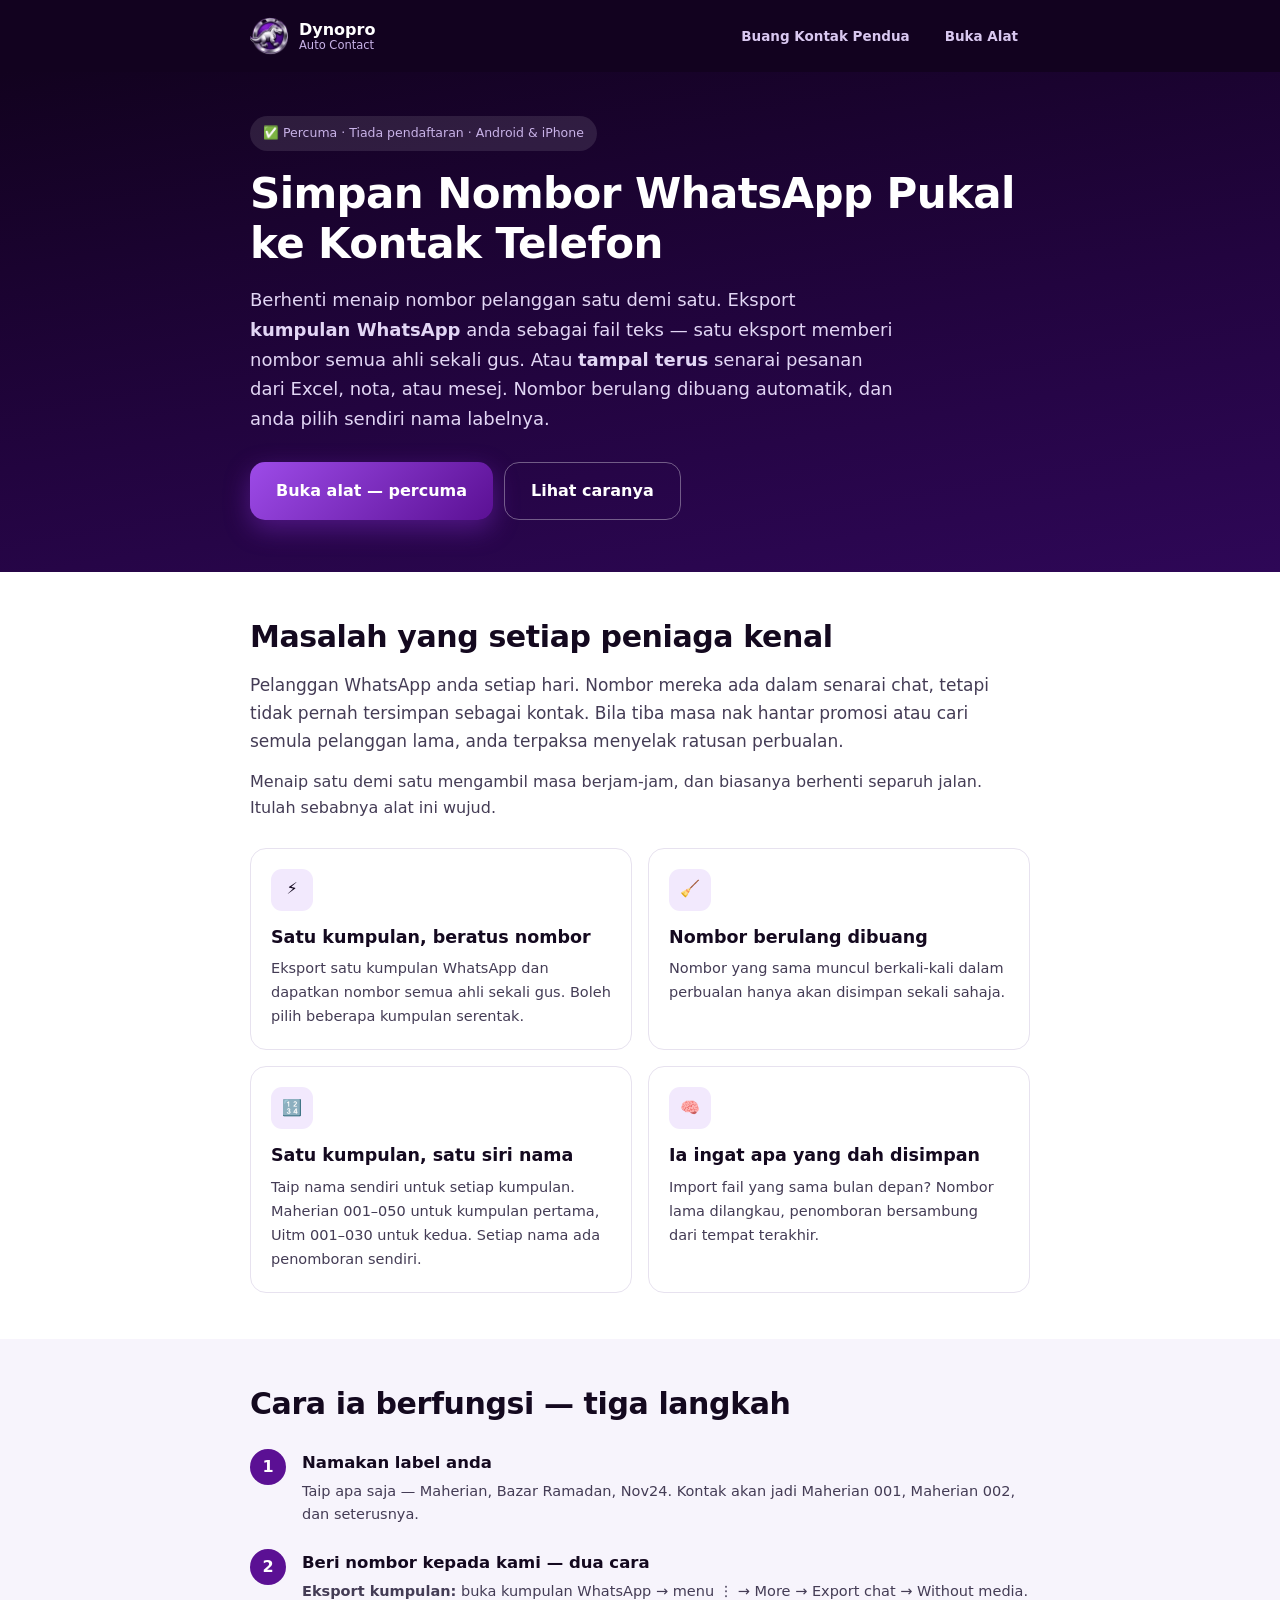
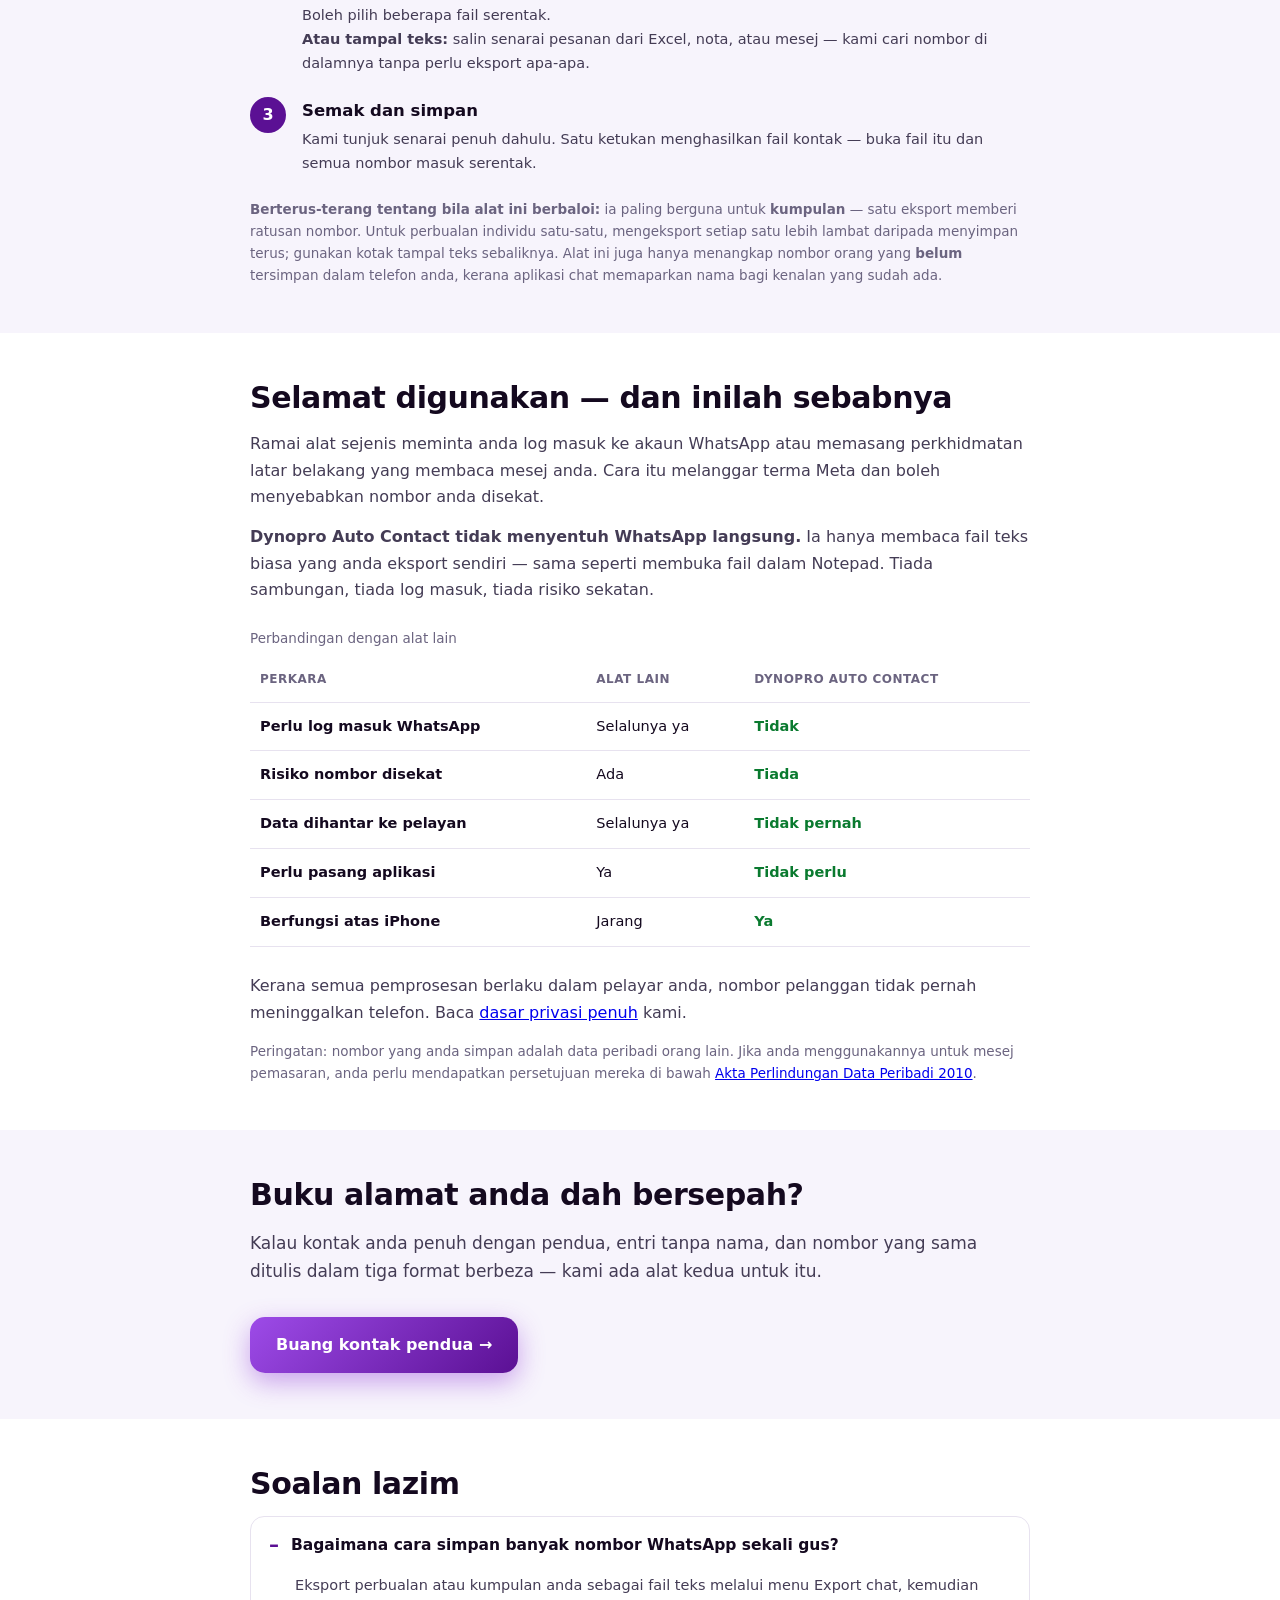
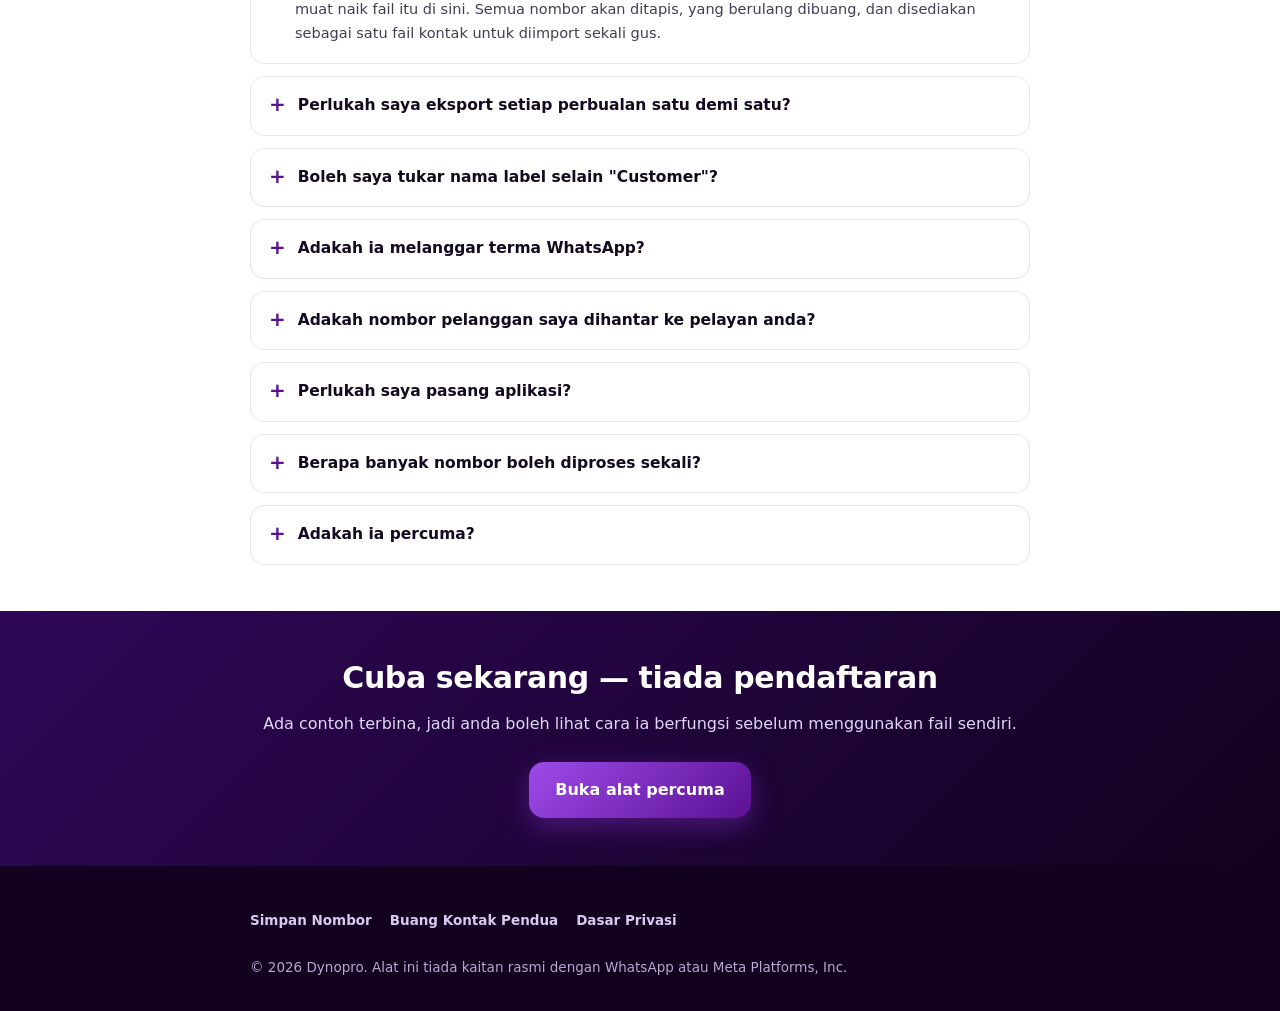
==== docs/index.html @ b4ba8635 "Nama label boleh ubah, penomboran berasingan setiap kumpulan, tampal teks Co-Authored-By: Claude Opu" ====
<!DOCTYPE html>
<html lang="ms">
<head>
<meta charset="UTF-8">
<meta name="viewport" content="width=device-width, initial-scale=1.0">

<title>Simpan Nombor WhatsApp Pukal ke Kontak — Percuma | Dynopro</title>
<meta name="description" content="Simpan beratus nombor WhatsApp ke kontak telefon dalam satu ketukan. Muat naik fail eksport chat, kami tapis dan susun automatik. Percuma, tiada pemasangan.">
<link rel="canonical" href="https://autocontact.dynopro.my/">

<meta name="theme-color" content="#2A0550">
<meta name="robots" content="index, follow, max-image-preview:large">
<link rel="alternate" hreflang="ms-MY" href="https://autocontact.dynopro.my/">
<link rel="alternate" hreflang="x-default" href="https://autocontact.dynopro.my/">

<meta property="og:type" content="website">
<meta property="og:site_name" content="Dynopro Auto Contact">
<meta property="og:locale" content="ms_MY">
<meta property="og:url" content="https://autocontact.dynopro.my/">
<meta property="og:title" content="Simpan Nombor WhatsApp Pukal ke Kontak Telefon — Percuma">
<meta property="og:description" content="Muat naik fail eksport chat, dapat semua nombor tersusun sebagai kontak. Tiada pemasangan, tiada data keluar dari telefon anda.">
<meta property="og:image" content="https://autocontact.dynopro.my/icons/og-simpan.png">
<meta property="og:image:width" content="1200">
<meta property="og:image:height" content="630">
<meta property="og:image:alt" content="Dynopro Auto Contact — simpan nombor WhatsApp pukal ke kontak telefon">
<meta name="twitter:card" content="summary_large_image">
<meta name="twitter:title" content="Simpan Nombor WhatsApp Pukal ke Kontak Telefon">
<meta name="twitter:description" content="Beratus nombor dalam satu ketukan. Percuma, jalan atas Android dan iPhone.">
<meta name="twitter:image" content="https://autocontact.dynopro.my/icons/og-simpan.png">

<link rel="icon" href="icons/favicon-32.png" sizes="32x32">
<link rel="apple-touch-icon" href="icons/apple-touch-icon.png">
<link rel="manifest" href="manifest.webmanifest">
<link rel="preload" as="image" href="icons/logo-mark.png" fetchpriority="high">
<link rel="stylesheet" href="seo.css">

<script type="application/ld+json">
{
  "@context": "https://schema.org",
  "@graph": [
    {
      "@type": "Organization",
      "@id": "https://autocontact.dynopro.my/#org",
      "name": "Dynopro",
      "url": "https://autocontact.dynopro.my/",
      "logo": "https://autocontact.dynopro.my/icons/icon-512.png"
    },
    {
      "@type": "WebSite",
      "@id": "https://autocontact.dynopro.my/#site",
      "url": "https://autocontact.dynopro.my/",
      "name": "Dynopro Auto Contact",
      "inLanguage": "ms-MY",
      "publisher": { "@id": "https://autocontact.dynopro.my/#org" }
    },
    {
      "@type": "SoftwareApplication",
      "name": "Dynopro Auto Contact",
      "url": "https://autocontact.dynopro.my/simpan.html",
      "applicationCategory": "BusinessApplication",
      "operatingSystem": "Android, iOS, Windows, macOS — sebarang pelayar web",
      "inLanguage": "ms-MY",
      "description": "Alat web yang menukar fail eksport perbualan menjadi kontak telefon secara pukal, dan mengesan kontak pendua.",
      "offers": {
        "@type": "Offer",
        "price": "0",
        "priceCurrency": "MYR",
        "availability": "https://schema.org/InStock"
      },
      "featureList": [
        "Simpan nombor pukal dari fail eksport chat",
        "Buang nombor berulang secara automatik",
        "Nama label boleh diubah, satu siri bagi setiap kumpulan",
        "Tampal teks terus tanpa perlu eksport",
        "Kesan kontak pendua dalam buku alamat",
        "Berfungsi tanpa internet"
      ],
      "publisher": { "@id": "https://autocontact.dynopro.my/#org" }
    },
    {
      "@type": "FAQPage",
      "mainEntity": [
        {
          "@type": "Question",
          "name": "Bagaimana cara simpan banyak nombor WhatsApp sekali gus?",
          "acceptedAnswer": { "@type": "Answer", "text": "Eksport kumpulan WhatsApp anda sebagai fail teks melalui menu Export chat, kemudian muat naik fail itu di sini. Semua nombor akan ditapis, yang berulang dibuang, dan disediakan sebagai satu fail kontak untuk diimport sekali gus." }
        },
        {
          "@type": "Question",
          "name": "Perlukah saya eksport setiap perbualan satu demi satu?",
          "acceptedAnswer": { "@type": "Answer", "text": "Tidak. Alat ini paling berbaloi untuk kumpulan — satu eksport kumpulan memberi nombor semua ahli sekali gus, dan anda boleh pilih beberapa fail kumpulan serentak. Untuk nombor berselerak daripada perbualan individu, gunakan kotak tampal teks: salin senarai pesanan atau mesej terus ke dalamnya tanpa perlu mengeksport apa-apa." }
        },
        {
          "@type": "Question",
          "name": "Boleh saya tukar nama label selain \"Customer\"?",
          "acceptedAnswer": { "@type": "Answer", "text": "Boleh. Taip apa saja dalam ruangan Nama kontak — nama kedai, nama kempen, atau tarikh. Setiap nama mempunyai penomboran sendiri, jadi kumpulan pertama boleh jadi Maherian 001 hingga 050, dan kumpulan kedua bermula semula dari Uitm 001. Bila anda kembali kepada nama lama, penomboran menyambung dari tempat terakhir." }
        },
        {
          "@type": "Question",
          "name": "Adakah ia melanggar terma WhatsApp?",
          "acceptedAnswer": { "@type": "Answer", "text": "Tidak. Alat ini tidak menyambung ke WhatsApp. Ia hanya membaca fail teks biasa yang anda eksport sendiri menggunakan ciri rasmi WhatsApp, jadi tiada risiko akaun disekat." }
        },
        {
          "@type": "Question",
          "name": "Adakah nombor pelanggan saya dihantar ke pelayan anda?",
          "acceptedAnswer": { "@type": "Answer", "text": "Tidak pernah. Semua pemprosesan berlaku dalam pelayar telefon anda. Kami tiada pelayan yang menerima fail anda, dan tiada nombor disimpan oleh kami." }
        },
        {
          "@type": "Question",
          "name": "Perlukah saya pasang aplikasi?",
          "acceptedAnswer": { "@type": "Answer", "text": "Tidak perlu. Ia berjalan terus dalam pelayar pada Android dan iPhone. Anda boleh memasangnya ke skrin utama jika mahu — selepas itu ia berfungsi seperti aplikasi biasa, malah tanpa internet." }
        },
        {
          "@type": "Question",
          "name": "Berapa banyak nombor boleh diproses sekali?",
          "acceptedAnswer": { "@type": "Answer", "text": "Tiada had yang ditetapkan. Fail eksport kumpulan besar dengan ratusan ahli diproses dalam beberapa saat." }
        },
        {
          "@type": "Question",
          "name": "Adakah ia percuma?",
          "acceptedAnswer": { "@type": "Answer", "text": "Ya, percuma dan tidak memerlukan pendaftaran akaun." }
        }
      ]
    }
  ]
}
</script>
</head>
<body>

<nav class="nav">
  <div class="wrap">
    <img src="icons/logo-mark.png" alt="Logo Dynopro" width="38" height="38">
    <div class="nm">Dynopro<span>Auto Contact</span></div>
    <div class="sp"></div>
    <a class="lnk" href="buang-kontak-pendua.html">Buang Kontak Pendua</a>
    <a class="lnk" href="simpan.html">Buka Alat</a>
  </div>
</nav>

<header class="hero">
  <div class="wrap">
    <span class="pill">✅ Percuma · Tiada pendaftaran · Android &amp; iPhone</span>
    <h1>Simpan Nombor WhatsApp Pukal ke Kontak Telefon</h1>
    <p class="lead">
      Berhenti menaip nombor pelanggan satu demi satu. Eksport <strong>kumpulan
      WhatsApp</strong> anda sebagai fail teks — satu eksport memberi nombor semua
      ahli sekali gus. Atau <strong>tampal terus</strong> senarai pesanan dari Excel,
      nota, atau mesej. Nombor berulang dibuang automatik, dan anda pilih sendiri
      nama labelnya.
    </p>
    <div class="cta">
      <a class="btn" href="simpan.html">Buka alat — percuma</a>
      <a class="btn ghost" href="#cara">Lihat caranya</a>
    </div>
  </div>
</header>

<section>
  <div class="wrap">
    <h2>Masalah yang setiap peniaga kenal</h2>
    <p class="big">
      Pelanggan WhatsApp anda setiap hari. Nombor mereka ada dalam senarai chat,
      tetapi tidak pernah tersimpan sebagai kontak. Bila tiba masa nak hantar promosi
      atau cari semula pelanggan lama, anda terpaksa menyelak ratusan perbualan.
    </p>
    <p>
      Menaip satu demi satu mengambil masa berjam-jam, dan biasanya berhenti separuh
      jalan. Itulah sebabnya alat ini wujud.
    </p>

    <div class="grid two">
      <div class="box">
        <div class="ic">⚡</div>
        <h3>Satu kumpulan, beratus nombor</h3>
        <p>Eksport satu kumpulan WhatsApp dan dapatkan nombor semua ahli sekali gus.
           Boleh pilih beberapa kumpulan serentak.</p>
      </div>
      <div class="box">
        <div class="ic">🧹</div>
        <h3>Nombor berulang dibuang</h3>
        <p>Nombor yang sama muncul berkali-kali dalam perbualan hanya akan disimpan
           sekali sahaja.</p>
      </div>
      <div class="box">
        <div class="ic">🔢</div>
        <h3>Satu kumpulan, satu siri nama</h3>
        <p>Taip nama sendiri untuk setiap kumpulan. Maherian 001–050 untuk kumpulan
           pertama, Uitm 001–030 untuk kedua. Setiap nama ada penomboran sendiri.</p>
      </div>
      <div class="box">
        <div class="ic">🧠</div>
        <h3>Ia ingat apa yang dah disimpan</h3>
        <p>Import fail yang sama bulan depan? Nombor lama dilangkau, penomboran
           bersambung dari tempat terakhir.</p>
      </div>
    </div>
  </div>
</section>

<section class="soft" id="cara">
  <div class="wrap">
    <h2>Cara ia berfungsi — tiga langkah</h2>
    <ol class="steps">
      <li>
        <b>Namakan label anda</b>
        <p>Taip apa saja — Maherian, Bazar Ramadan, Nov24. Kontak akan jadi
           Maherian 001, Maherian 002, dan seterusnya.</p>
      </li>
      <li>
        <b>Beri nombor kepada kami — dua cara</b>
        <p><strong>Eksport kumpulan:</strong> buka kumpulan WhatsApp → menu ⋮ → More →
           Export chat → Without media. Boleh pilih beberapa fail serentak.<br>
           <strong>Atau tampal teks:</strong> salin senarai pesanan dari Excel, nota,
           atau mesej — kami cari nombor di dalamnya tanpa perlu eksport apa-apa.</p>
      </li>
      <li>
        <b>Semak dan simpan</b>
        <p>Kami tunjuk senarai penuh dahulu. Satu ketukan menghasilkan fail kontak —
           buka fail itu dan semua nombor masuk serentak.</p>
      </li>
    </ol>
    <p class="muted">
      <strong>Berterus-terang tentang bila alat ini berbaloi:</strong> ia paling
      berguna untuk <strong>kumpulan</strong> — satu eksport memberi ratusan nombor.
      Untuk perbualan individu satu-satu, mengeksport setiap satu lebih lambat daripada
      menyimpan terus; gunakan kotak tampal teks sebaliknya. Alat ini juga hanya
      menangkap nombor orang yang <strong>belum</strong> tersimpan dalam telefon anda,
      kerana aplikasi chat memaparkan nama bagi kenalan yang sudah ada.
    </p>
  </div>
</section>

<section>
  <div class="wrap">
    <h2>Selamat digunakan — dan inilah sebabnya</h2>
    <p>
      Ramai alat sejenis meminta anda log masuk ke akaun WhatsApp atau memasang
      perkhidmatan latar belakang yang membaca mesej anda. Cara itu melanggar terma
      Meta dan boleh menyebabkan nombor anda disekat.
    </p>
    <p>
      <strong>Dynopro Auto Contact tidak menyentuh WhatsApp langsung.</strong> Ia hanya
      membaca fail teks biasa yang anda eksport sendiri — sama seperti membuka fail
      dalam Notepad. Tiada sambungan, tiada log masuk, tiada risiko sekatan.
    </p>

    <table>
      <caption class="muted" style="text-align:left;padding-bottom:8px">
        Perbandingan dengan alat lain
      </caption>
      <thead>
        <tr><th>Perkara</th><th>Alat lain</th><th>Dynopro Auto Contact</th></tr>
      </thead>
      <tbody>
        <tr><td>Perlu log masuk WhatsApp</td><td>Selalunya ya</td><td><span class="chk">Tidak</span></td></tr>
        <tr><td>Risiko nombor disekat</td><td>Ada</td><td><span class="chk">Tiada</span></td></tr>
        <tr><td>Data dihantar ke pelayan</td><td>Selalunya ya</td><td><span class="chk">Tidak pernah</span></td></tr>
        <tr><td>Perlu pasang aplikasi</td><td>Ya</td><td><span class="chk">Tidak perlu</span></td></tr>
        <tr><td>Berfungsi atas iPhone</td><td>Jarang</td><td><span class="chk">Ya</span></td></tr>
      </tbody>
    </table>

    <p style="margin-top:26px">
      Kerana semua pemprosesan berlaku dalam pelayar anda, nombor pelanggan tidak
      pernah meninggalkan telefon. Baca
      <a href="privacy-policy.html">dasar privasi penuh</a> kami.
    </p>
    <p class="muted">
      Peringatan: nombor yang anda simpan adalah data peribadi orang lain. Jika anda
      menggunakannya untuk mesej pemasaran, anda perlu mendapatkan persetujuan mereka
      di bawah <a href="https://www.pdp.gov.my" rel="noopener" target="_blank">Akta
      Perlindungan Data Peribadi 2010</a>.
    </p>
  </div>
</section>

<section class="soft">
  <div class="wrap">
    <h2>Buku alamat anda dah bersepah?</h2>
    <p class="big">
      Kalau kontak anda penuh dengan pendua, entri tanpa nama, dan nombor yang sama
      ditulis dalam tiga format berbeza — kami ada alat kedua untuk itu.
    </p>
    <p>
      <a class="btn" href="buang-kontak-pendua.html" style="margin-top:18px">
        Buang kontak pendua →
      </a>
    </p>
  </div>
</section>

<section>
  <div class="wrap">
    <h2>Soalan lazim</h2>

    <details class="faq" open>
      <summary>Bagaimana cara simpan banyak nombor WhatsApp sekali gus?</summary>
      <div class="a">Eksport perbualan atau kumpulan anda sebagai fail teks melalui
        menu Export chat, kemudian muat naik fail itu di sini. Semua nombor akan
        ditapis, yang berulang dibuang, dan disediakan sebagai satu fail kontak untuk
        diimport sekali gus.</div>
    </details>

    <details class="faq">
      <summary>Perlukah saya eksport setiap perbualan satu demi satu?</summary>
      <div class="a">Tidak. Alat ini paling berbaloi untuk kumpulan — satu eksport
        kumpulan memberi nombor semua ahli sekali gus, dan anda boleh pilih beberapa
        fail kumpulan serentak. Untuk nombor berselerak daripada perbualan individu,
        gunakan kotak tampal teks: salin senarai pesanan atau mesej terus ke dalamnya
        tanpa perlu mengeksport apa-apa.</div>
    </details>

    <details class="faq">
      <summary>Boleh saya tukar nama label selain "Customer"?</summary>
      <div class="a">Boleh. Taip apa saja dalam ruangan Nama kontak — nama kedai,
        nama kempen, atau tarikh. Setiap nama mempunyai penomboran sendiri, jadi
        kumpulan pertama boleh jadi Maherian 001 hingga 050, dan kumpulan kedua bermula
        semula dari Uitm 001. Bila anda kembali kepada nama lama, penomboran menyambung
        dari tempat terakhir.</div>
    </details>

    <details class="faq">
      <summary>Adakah ia melanggar terma WhatsApp?</summary>
      <div class="a">Tidak. Alat ini tidak menyambung ke WhatsApp. Ia hanya membaca
        fail teks biasa yang anda eksport sendiri menggunakan ciri rasmi WhatsApp,
        jadi tiada risiko akaun disekat.</div>
    </details>

    <details class="faq">
      <summary>Adakah nombor pelanggan saya dihantar ke pelayan anda?</summary>
      <div class="a">Tidak pernah. Semua pemprosesan berlaku dalam pelayar telefon
        anda. Kami tiada pelayan yang menerima fail anda, dan tiada nombor disimpan
        oleh kami.</div>
    </details>

    <details class="faq">
      <summary>Perlukah saya pasang aplikasi?</summary>
      <div class="a">Tidak perlu. Ia berjalan terus dalam pelayar pada Android dan
        iPhone. Anda boleh memasangnya ke skrin utama jika mahu — selepas itu ia
        berfungsi seperti aplikasi biasa, malah tanpa internet.</div>
    </details>

    <details class="faq">
      <summary>Berapa banyak nombor boleh diproses sekali?</summary>
      <div class="a">Tiada had yang ditetapkan. Fail eksport kumpulan besar dengan
        ratusan ahli diproses dalam beberapa saat.</div>
    </details>

    <details class="faq">
      <summary>Adakah ia percuma?</summary>
      <div class="a">Ya, percuma dan tidak memerlukan pendaftaran akaun.</div>
    </details>
  </div>
</section>

<section class="strip">
  <div class="wrap">
    <h2>Cuba sekarang — tiada pendaftaran</h2>
    <p>Ada contoh terbina, jadi anda boleh lihat cara ia berfungsi sebelum
       menggunakan fail sendiri.</p>
    <p style="margin-top:24px"><a class="btn" href="simpan.html">Buka alat percuma</a></p>
  </div>
</section>

<footer>
  <div class="wrap">
    <div class="row">
      <a href="simpan.html">Simpan Nombor</a>
      <a href="buang-kontak-pendua.html">Buang Kontak Pendua</a>
      <a href="privacy-policy.html">Dasar Privasi</a>
    </div>
    <div>© 2026 Dynopro. Alat ini tiada kaitan rasmi dengan WhatsApp atau Meta
      Platforms, Inc.</div>
  </div>
</footer>

</body>
</html>
---- docs/seo.css ----
/* Dynopro Auto Contact — gaya halaman jualan
   Dikongsi oleh kedua-dua halaman SEO. Ringan, tiada framework. */
:root{
  --brand:#8B2FD6; --brand-dk:#5B1094; --deep:#2A0550;
  --ink:#14091f; --ink-2:#443c55; --muted:#6b6480;
  --line:#e7e2ef; --page:#ffffff; --soft:#f7f4fc;
}
*{box-sizing:border-box;margin:0;padding:0}
html{scroll-behavior:smooth}
body{
  font-family:system-ui,-apple-system,"Segoe UI",Roboto,sans-serif;
  color:var(--ink);background:var(--page);line-height:1.65;
  -webkit-text-size-adjust:100%;
}
.wrap{max-width:820px;margin:0 auto;padding:0 20px}

/* Bar navigasi */
.nav{background:#12021f;padding:14px 0}
.nav .wrap{display:flex;align-items:center;gap:11px;flex-wrap:wrap}
.nav img{width:38px;height:38px}
.nav .nm{color:#fff;font-weight:800;font-size:16px;line-height:1.2}
.nav .nm span{display:block;color:#c9b3e8;font-weight:500;font-size:11.5px}
.nav .sp{flex:1}
.nav a.lnk{color:#d9c8f0;text-decoration:none;font-size:13.5px;font-weight:600;
           padding:9px 12px;border-radius:9px;min-height:44px;display:inline-flex;align-items:center}
.nav a.lnk:hover{background:rgba(255,255,255,.09)}

/* Hero */
.hero{background:linear-gradient(170deg,#12021f 0%,#22043f 55%,#2E0757 100%);
      color:#fff;padding:44px 0 52px}
.hero h1{font-size:clamp(28px,6.4vw,42px);line-height:1.2;font-weight:800;letter-spacing:-.6px}
.hero .lead{color:#e2d6f5;font-size:clamp(15.5px,3.6vw,18px);margin-top:16px;max-width:36em}
.hero .cta{margin-top:28px;display:flex;gap:11px;flex-wrap:wrap}
.pill{display:inline-flex;align-items:center;gap:8px;font-size:12.5px;color:#c9b3e8;
      background:rgba(255,255,255,.10);padding:7px 13px;border-radius:20px;margin-bottom:18px}

.btn{display:inline-flex;align-items:center;justify-content:center;gap:9px;
  min-height:52px;padding:15px 26px;border-radius:15px;font-size:16px;font-weight:700;
  text-decoration:none;border:none;cursor:pointer;
  background:linear-gradient(135deg,#9D4BE8,#5B1094);color:#fff;
  box-shadow:0 9px 26px rgba(139,47,214,.42)}
.btn:hover{filter:brightness(1.07)}
.btn.ghost{background:transparent;color:#fff;border:1.5px solid rgba(255,255,255,.35);box-shadow:none}

/* Seksyen */
section{padding:46px 0}
section.soft{background:var(--soft)}
h2{font-size:clamp(22px,4.6vw,30px);font-weight:800;letter-spacing:-.4px;line-height:1.28}
h3{font-size:17.5px;font-weight:700;margin-bottom:6px}
p{margin-top:14px;color:var(--ink-2)}
p.big{font-size:17px}

.grid{display:grid;gap:16px;margin-top:26px}
@media(min-width:620px){.grid.two{grid-template-columns:1fr 1fr}}
.box{background:#fff;border:1px solid var(--line);border-radius:16px;padding:20px}
.box p{margin-top:5px;font-size:14.5px}
.ic{width:42px;height:42px;border-radius:11px;display:grid;place-items:center;
    background:#f2e9fd;margin-bottom:12px}

/* Langkah */
ol.steps{margin-top:26px;counter-reset:s;list-style:none}
ol.steps li{counter-increment:s;position:relative;padding-left:52px;margin-bottom:22px}
ol.steps li::before{content:counter(s);position:absolute;left:0;top:0;
  width:36px;height:36px;border-radius:50%;background:var(--brand-dk);color:#fff;
  display:grid;place-items:center;font-weight:800;font-size:16px}
ol.steps b{font-size:16.5px}
ol.steps p{margin-top:3px;font-size:14.5px}

/* Perbandingan */
table{width:100%;border-collapse:collapse;margin-top:24px;font-size:14.5px}
th,td{padding:12px 10px;text-align:left;border-bottom:1px solid var(--line);vertical-align:top}
th{font-size:12px;text-transform:uppercase;letter-spacing:.5px;color:var(--muted);font-weight:700}
td:first-child{font-weight:600;color:var(--ink)}

/* FAQ */
details.faq{border:1px solid var(--line);border-radius:14px;margin-top:12px;background:#fff}
details.faq summary{padding:16px 18px;cursor:pointer;font-weight:700;font-size:15.5px;
  list-style:none;display:flex;gap:12px;align-items:flex-start;min-height:44px}
details.faq summary::-webkit-details-marker{display:none}
details.faq summary::before{content:"+";color:var(--brand-dk);font-size:20px;line-height:1.1;flex:none}
details.faq[open] summary::before{content:"–"}
details.faq .a{padding:0 18px 17px 44px;color:var(--ink-2);font-size:14.5px}

/* Jalur CTA */
.strip{background:linear-gradient(135deg,#2E0757,#12021f);color:#fff;text-align:center;padding:48px 0}
.strip h2{color:#fff}
.strip p{color:#e2d6f5}

footer{background:#12021f;color:#b9a6d4;padding:32px 0;font-size:13.5px}
footer a{color:#d9c8f0}
footer .row{display:flex;gap:18px;flex-wrap:wrap;margin-bottom:14px}
footer .row a{text-decoration:none;font-weight:600;padding:11px 0;
              display:inline-flex;align-items:center;min-height:44px}

.muted{color:var(--muted);font-size:13.5px}
.chk{color:#0a7a2f;font-weight:700}
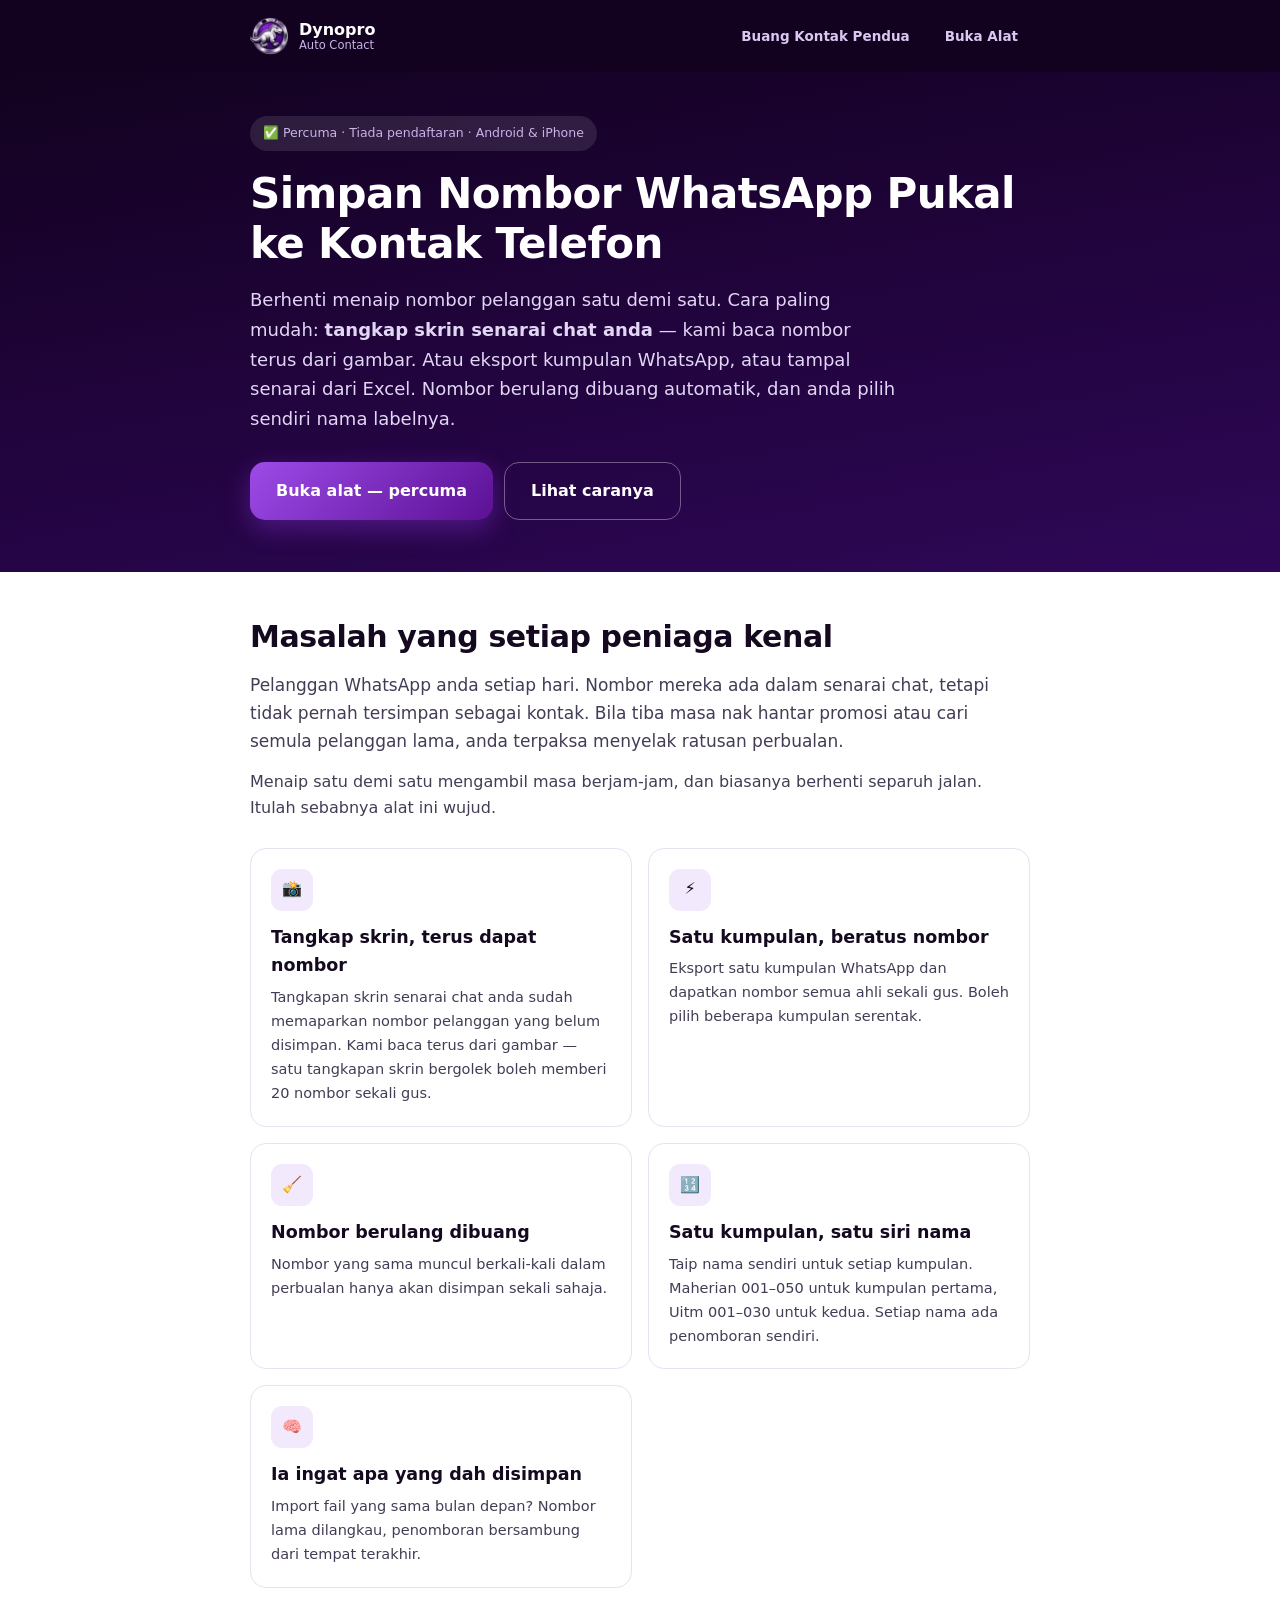
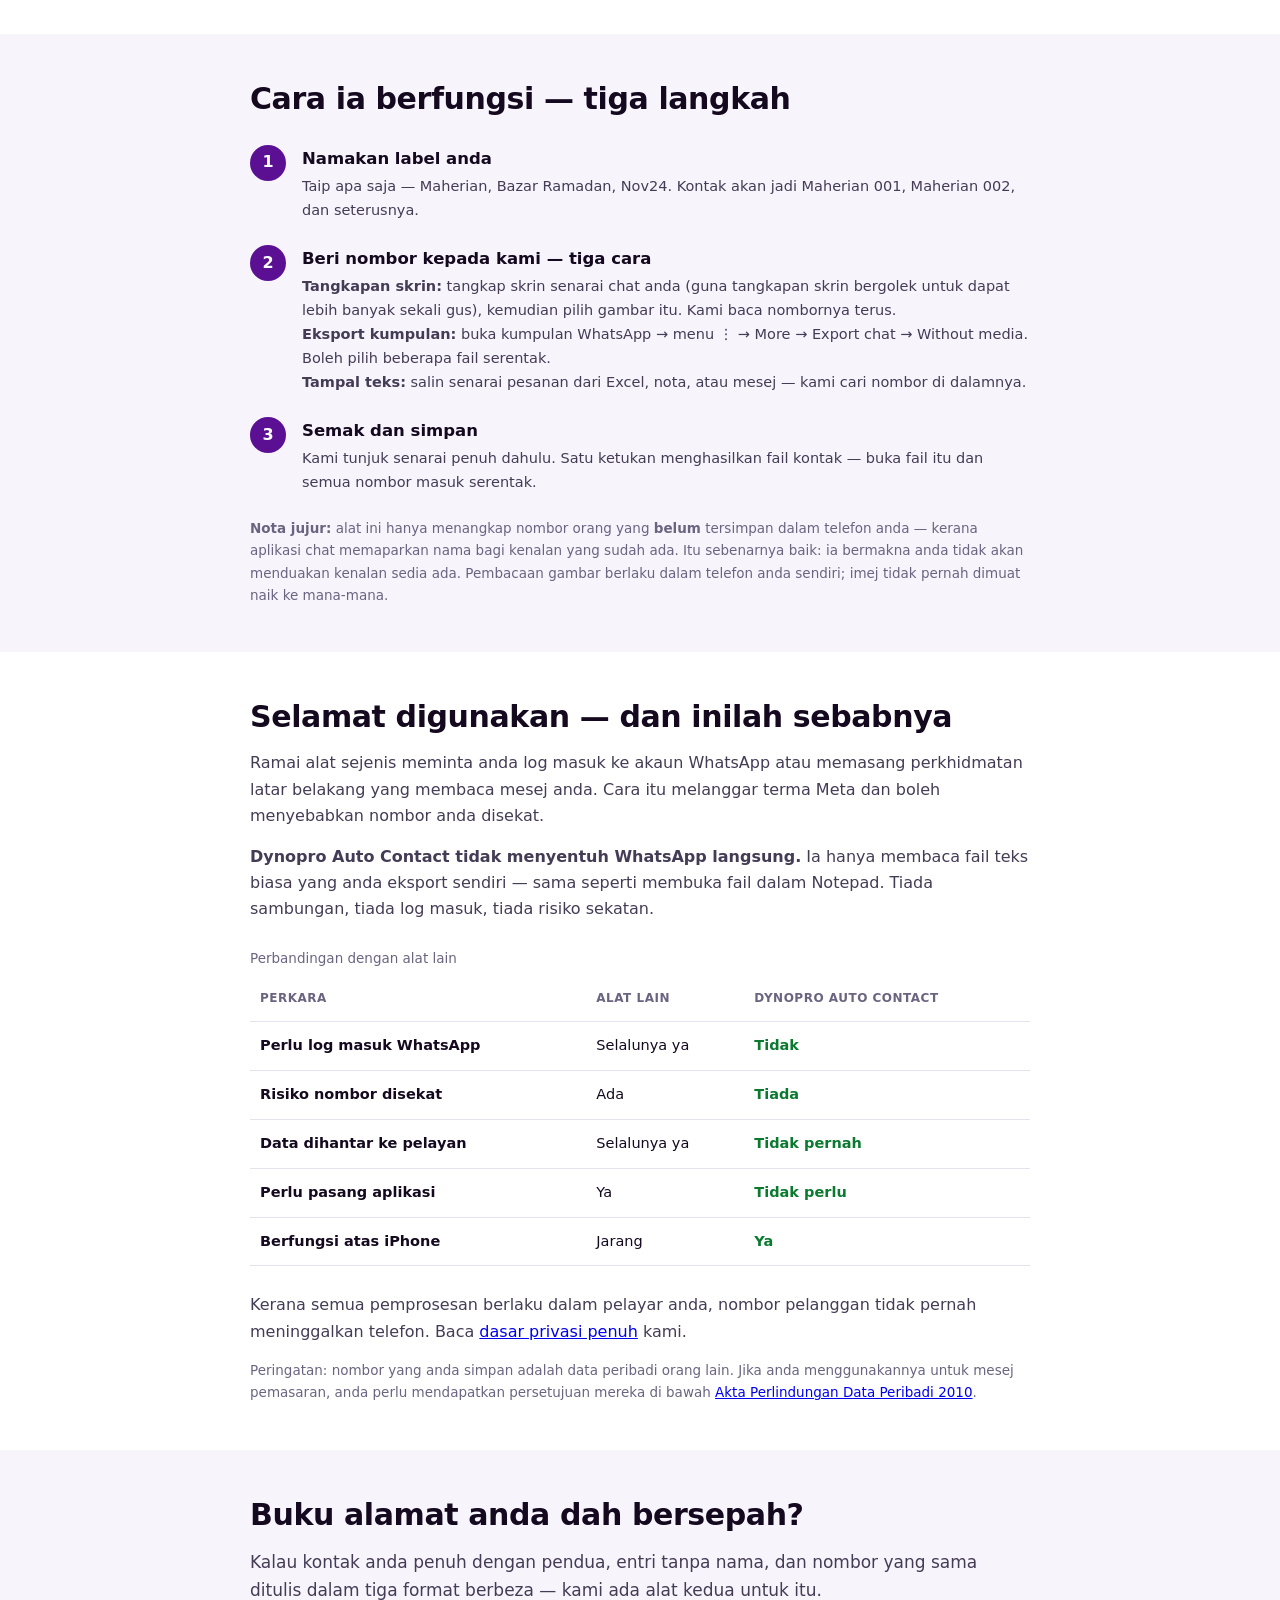
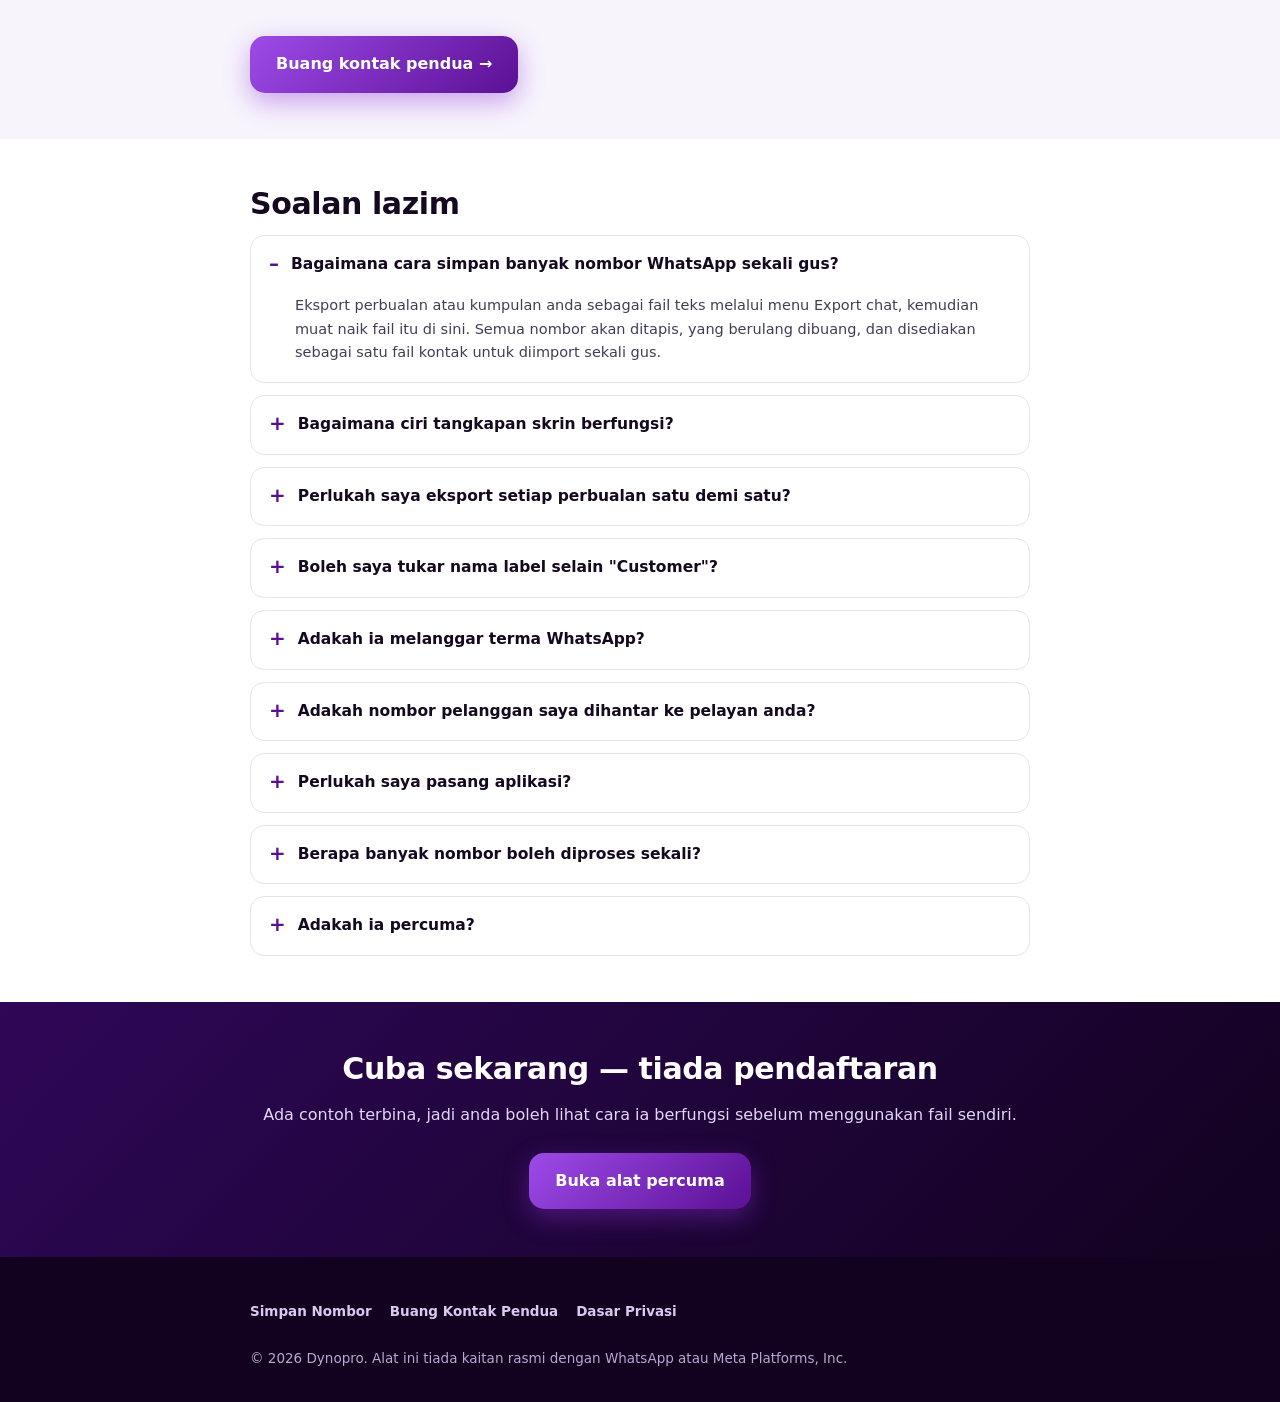
==== commit 2b382d32: "Baca nombor dari tangkapan skrin (OCR dalam peranti) Co-Authored-By: Claude Opus 5 <noreply@anthropi" ====
--- a/docs/index.html
+++ b/docs/index.html
@@ -72,6 +72,7 @@
         "Buang nombor berulang secara automatik",
         "Nama label boleh diubah, satu siri bagi setiap kumpulan",
         "Tampal teks terus tanpa perlu eksport",
+        "Baca nombor dari tangkapan skrin senarai chat",
         "Kesan kontak pendua dalam buku alamat",
         "Berfungsi tanpa internet"
       ],
@@ -87,8 +88,13 @@
         },
         {
           "@type": "Question",
+          "name": "Bagaimana ciri tangkapan skrin berfungsi?",
+          "acceptedAnswer": { "@type": "Answer", "text": "Senarai chat anda memaparkan nombor telefon bagi sesiapa yang belum tersimpan dalam telefon. Tangkap skrin senarai itu — guna tangkapan skrin bergolek untuk menangkap lebih banyak sekali gus — kemudian pilih gambar itu dalam alat ini. Kami membaca nombornya terus dari gambar, dan anda semak senarai penuh sebelum menyimpan. Gambar diproses dalam telefon anda dan tidak pernah dimuat naik ke mana-mana." }
+        },
+        {
+          "@type": "Question",
           "name": "Perlukah saya eksport setiap perbualan satu demi satu?",
-          "acceptedAnswer": { "@type": "Answer", "text": "Tidak. Alat ini paling berbaloi untuk kumpulan — satu eksport kumpulan memberi nombor semua ahli sekali gus, dan anda boleh pilih beberapa fail kumpulan serentak. Untuk nombor berselerak daripada perbualan individu, gunakan kotak tampal teks: salin senarai pesanan atau mesej terus ke dalamnya tanpa perlu mengeksport apa-apa." }
+          "acceptedAnswer": { "@type": "Answer", "text": "Tidak. Untuk perbualan individu, gunakan ciri tangkapan skrin — satu tangkapan skrin bergolek senarai chat boleh memberi 20 nombor sekali gus. Untuk kumpulan, satu eksport memberi nombor semua ahli. Anda juga boleh tampal senarai dari Excel atau nota." }
         },
         {
           "@type": "Question",
@@ -143,11 +149,10 @@
     <span class="pill">✅ Percuma · Tiada pendaftaran · Android &amp; iPhone</span>
     <h1>Simpan Nombor WhatsApp Pukal ke Kontak Telefon</h1>
     <p class="lead">
-      Berhenti menaip nombor pelanggan satu demi satu. Eksport <strong>kumpulan
-      WhatsApp</strong> anda sebagai fail teks — satu eksport memberi nombor semua
-      ahli sekali gus. Atau <strong>tampal terus</strong> senarai pesanan dari Excel,
-      nota, atau mesej. Nombor berulang dibuang automatik, dan anda pilih sendiri
-      nama labelnya.
+      Berhenti menaip nombor pelanggan satu demi satu. Cara paling mudah:
+      <strong>tangkap skrin senarai chat anda</strong> — kami baca nombor terus dari
+      gambar. Atau eksport kumpulan WhatsApp, atau tampal senarai dari Excel. Nombor
+      berulang dibuang automatik, dan anda pilih sendiri nama labelnya.
     </p>
     <div class="cta">
       <a class="btn" href="simpan.html">Buka alat — percuma</a>
@@ -170,6 +175,14 @@
     </p>
 
     <div class="grid two">
+      <div class="box">
+        <div class="ic">📸</div>
+        <h3>Tangkap skrin, terus dapat nombor</h3>
+        <p>Tangkapan skrin senarai chat anda sudah memaparkan nombor pelanggan yang
+           belum disimpan. Kami baca terus dari gambar — satu tangkapan skrin bergolek
+           boleh memberi 20 nombor sekali gus.</p>
+      </div>
+
       <div class="box">
         <div class="ic">⚡</div>
         <h3>Satu kumpulan, beratus nombor</h3>
@@ -208,11 +221,14 @@
            Maherian 001, Maherian 002, dan seterusnya.</p>
       </li>
       <li>
-        <b>Beri nombor kepada kami — dua cara</b>
-        <p><strong>Eksport kumpulan:</strong> buka kumpulan WhatsApp → menu ⋮ → More →
+        <b>Beri nombor kepada kami — tiga cara</b>
+        <p><strong>Tangkapan skrin:</strong> tangkap skrin senarai chat anda (guna
+           tangkapan skrin bergolek untuk dapat lebih banyak sekali gus), kemudian
+           pilih gambar itu. Kami baca nombornya terus.<br>
+           <strong>Eksport kumpulan:</strong> buka kumpulan WhatsApp → menu ⋮ → More →
            Export chat → Without media. Boleh pilih beberapa fail serentak.<br>
-           <strong>Atau tampal teks:</strong> salin senarai pesanan dari Excel, nota,
-           atau mesej — kami cari nombor di dalamnya tanpa perlu eksport apa-apa.</p>
+           <strong>Tampal teks:</strong> salin senarai pesanan dari Excel, nota, atau
+           mesej — kami cari nombor di dalamnya.</p>
       </li>
       <li>
         <b>Semak dan simpan</b>
@@ -221,12 +237,11 @@
       </li>
     </ol>
     <p class="muted">
-      <strong>Berterus-terang tentang bila alat ini berbaloi:</strong> ia paling
-      berguna untuk <strong>kumpulan</strong> — satu eksport memberi ratusan nombor.
-      Untuk perbualan individu satu-satu, mengeksport setiap satu lebih lambat daripada
-      menyimpan terus; gunakan kotak tampal teks sebaliknya. Alat ini juga hanya
-      menangkap nombor orang yang <strong>belum</strong> tersimpan dalam telefon anda,
-      kerana aplikasi chat memaparkan nama bagi kenalan yang sudah ada.
+      <strong>Nota jujur:</strong> alat ini hanya menangkap nombor orang yang
+      <strong>belum</strong> tersimpan dalam telefon anda — kerana aplikasi chat
+      memaparkan nama bagi kenalan yang sudah ada. Itu sebenarnya baik: ia bermakna
+      anda tidak akan menduakan kenalan sedia ada. Pembacaan gambar berlaku dalam
+      telefon anda sendiri; imej tidak pernah dimuat naik ke mana-mana.
     </p>
   </div>
 </section>
@@ -303,6 +318,16 @@
     </details>
 
     <details class="faq">
+      <summary>Bagaimana ciri tangkapan skrin berfungsi?</summary>
+      <div class="a">Senarai chat anda memaparkan nombor telefon bagi sesiapa yang
+        belum tersimpan dalam telefon. Tangkap skrin senarai itu — guna tangkapan
+        skrin bergolek untuk menangkap lebih banyak sekali gus — kemudian pilih gambar
+        itu dalam alat ini. Kami membaca nombornya terus dari gambar, dan anda semak
+        senarai penuh sebelum menyimpan. Gambar diproses dalam telefon anda dan tidak
+        pernah dimuat naik ke mana-mana.</div>
+    </details>
+
+    <details class="faq">
       <summary>Perlukah saya eksport setiap perbualan satu demi satu?</summary>
       <div class="a">Tidak. Alat ini paling berbaloi untuk kumpulan — satu eksport
         kumpulan memberi nombor semua ahli sekali gus, dan anda boleh pilih beberapa
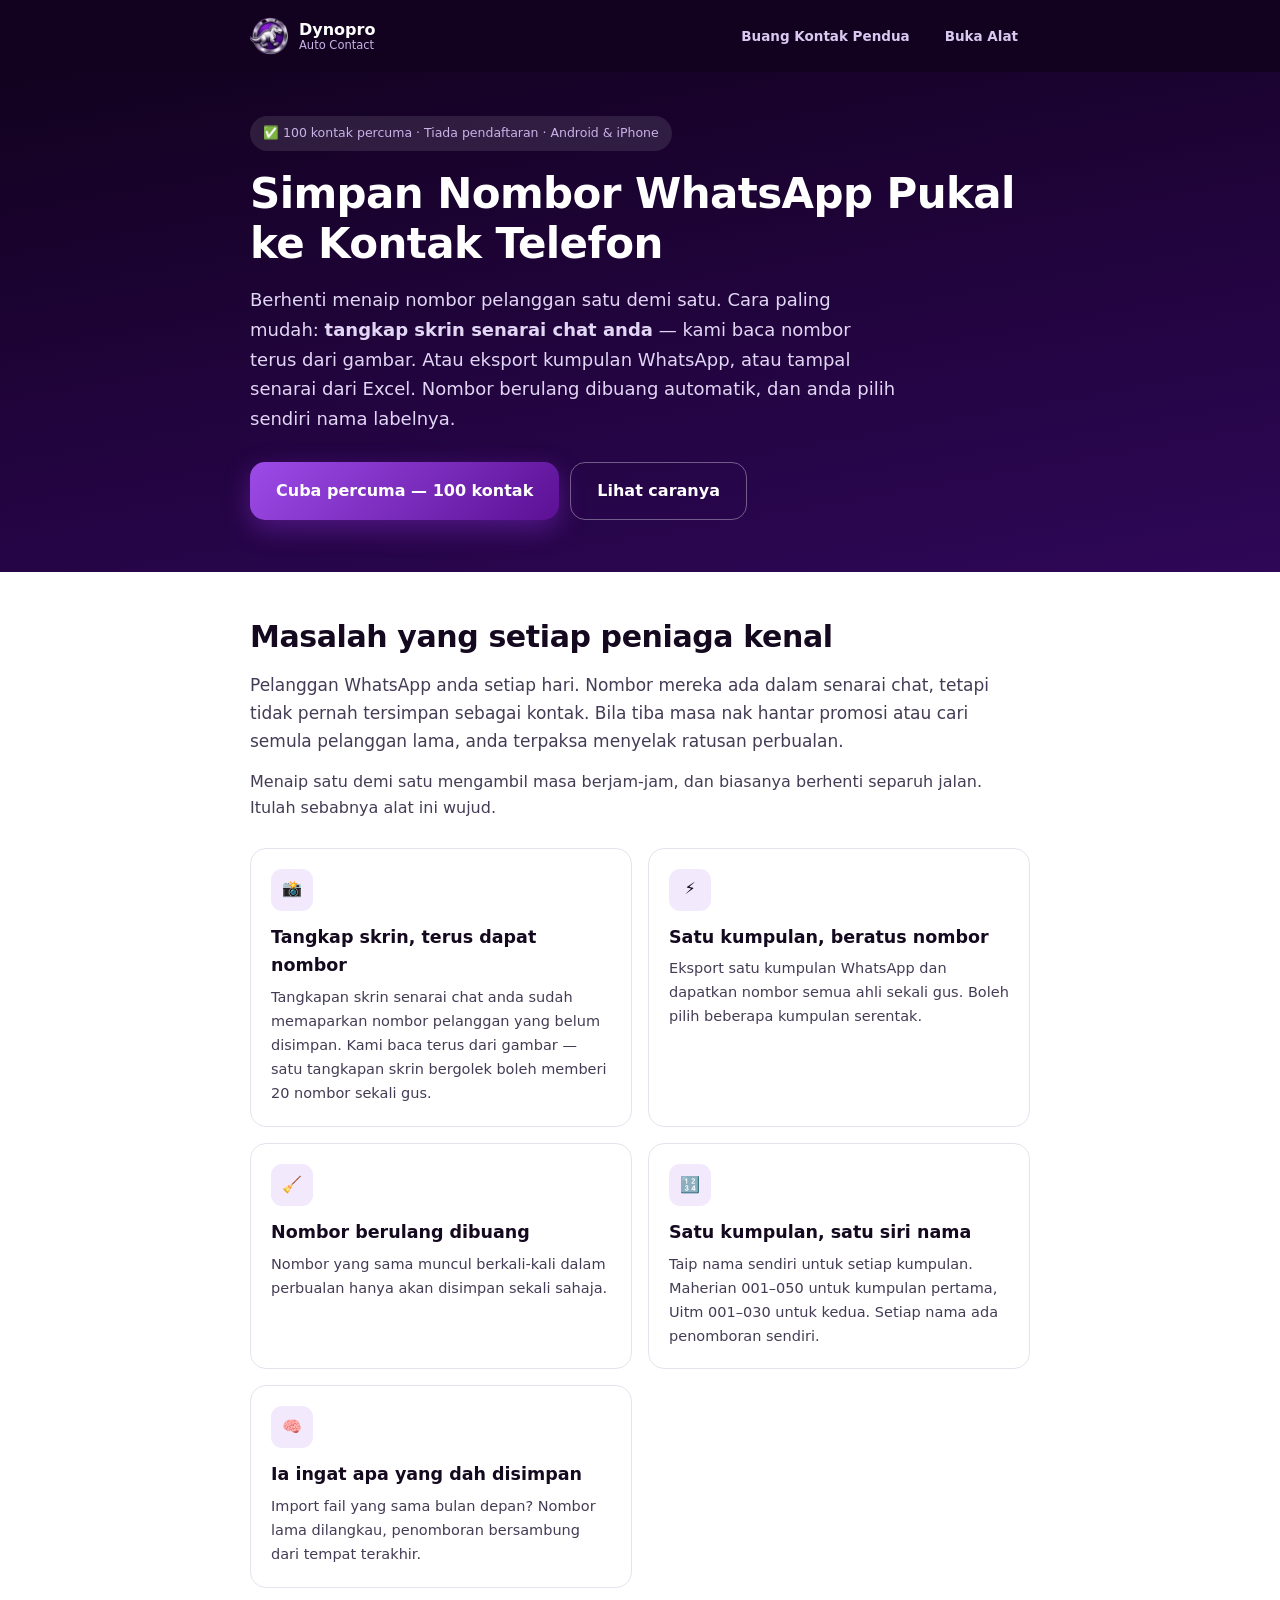
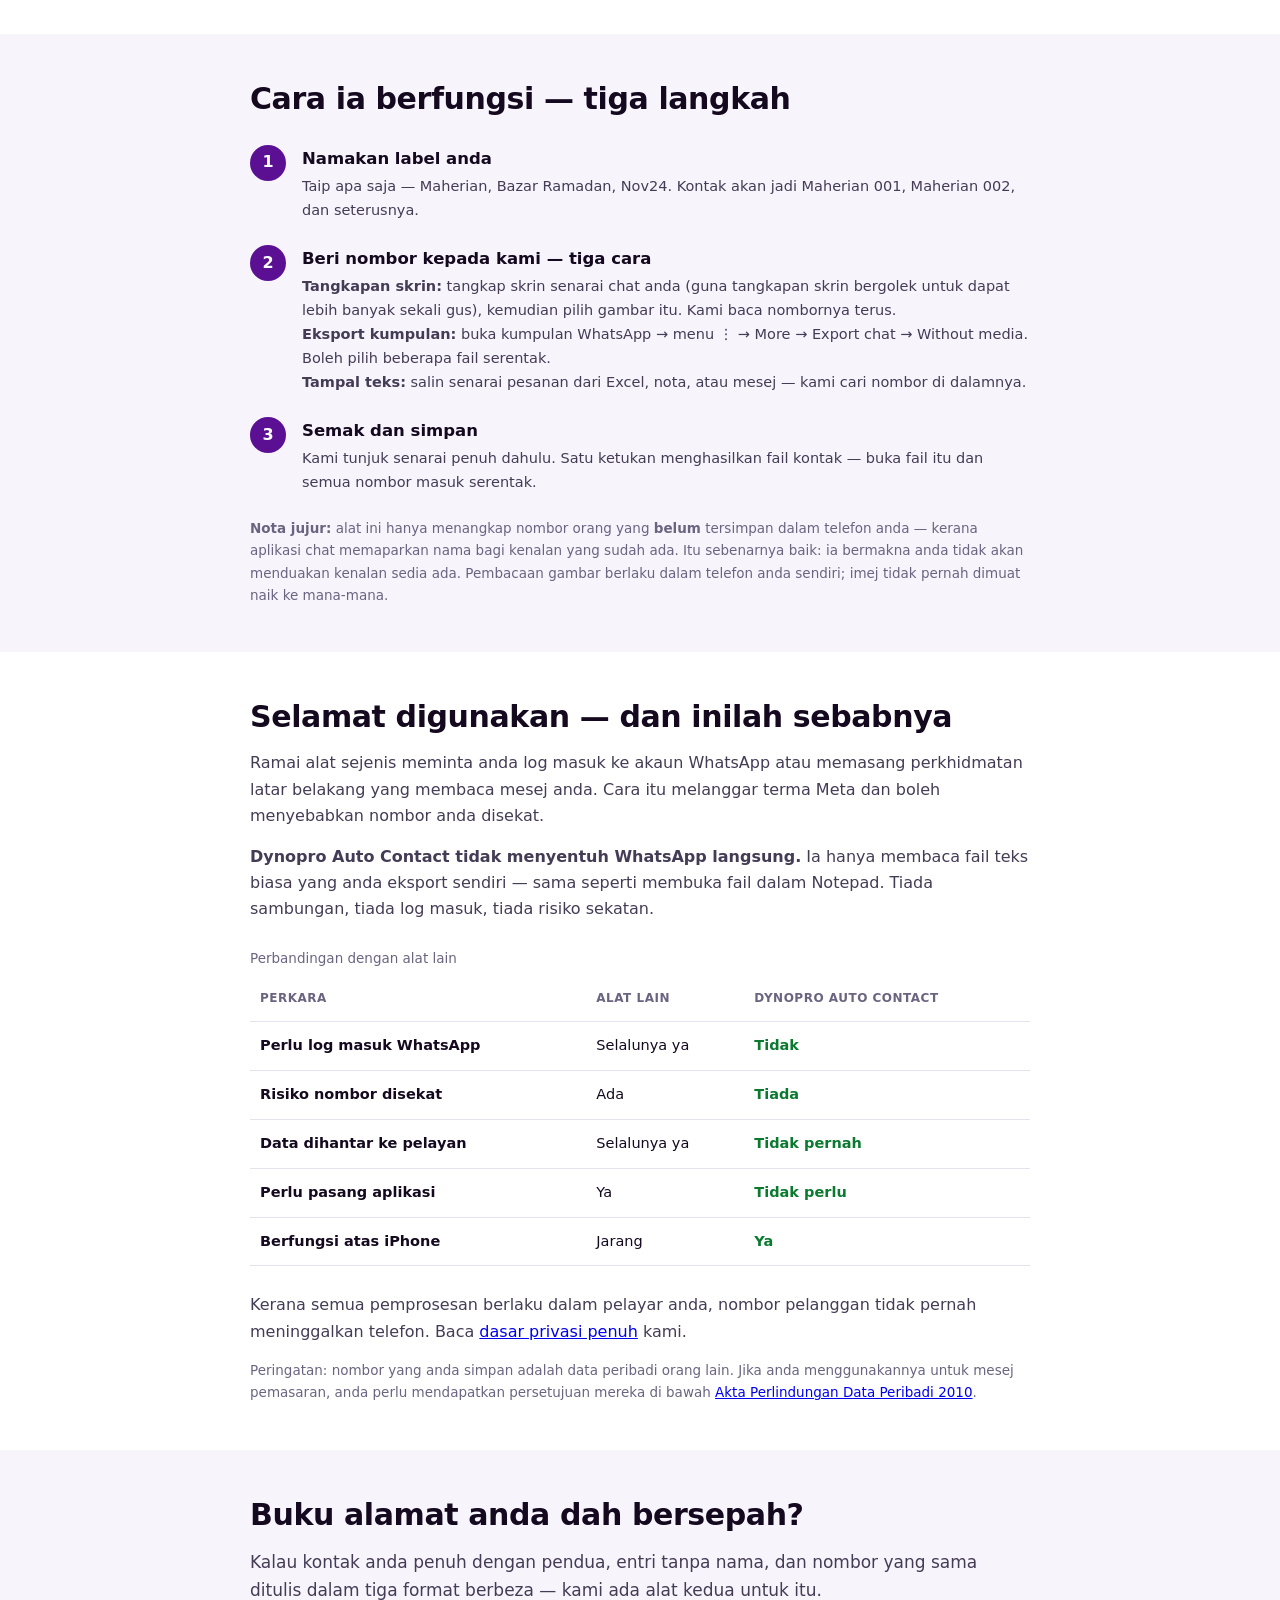
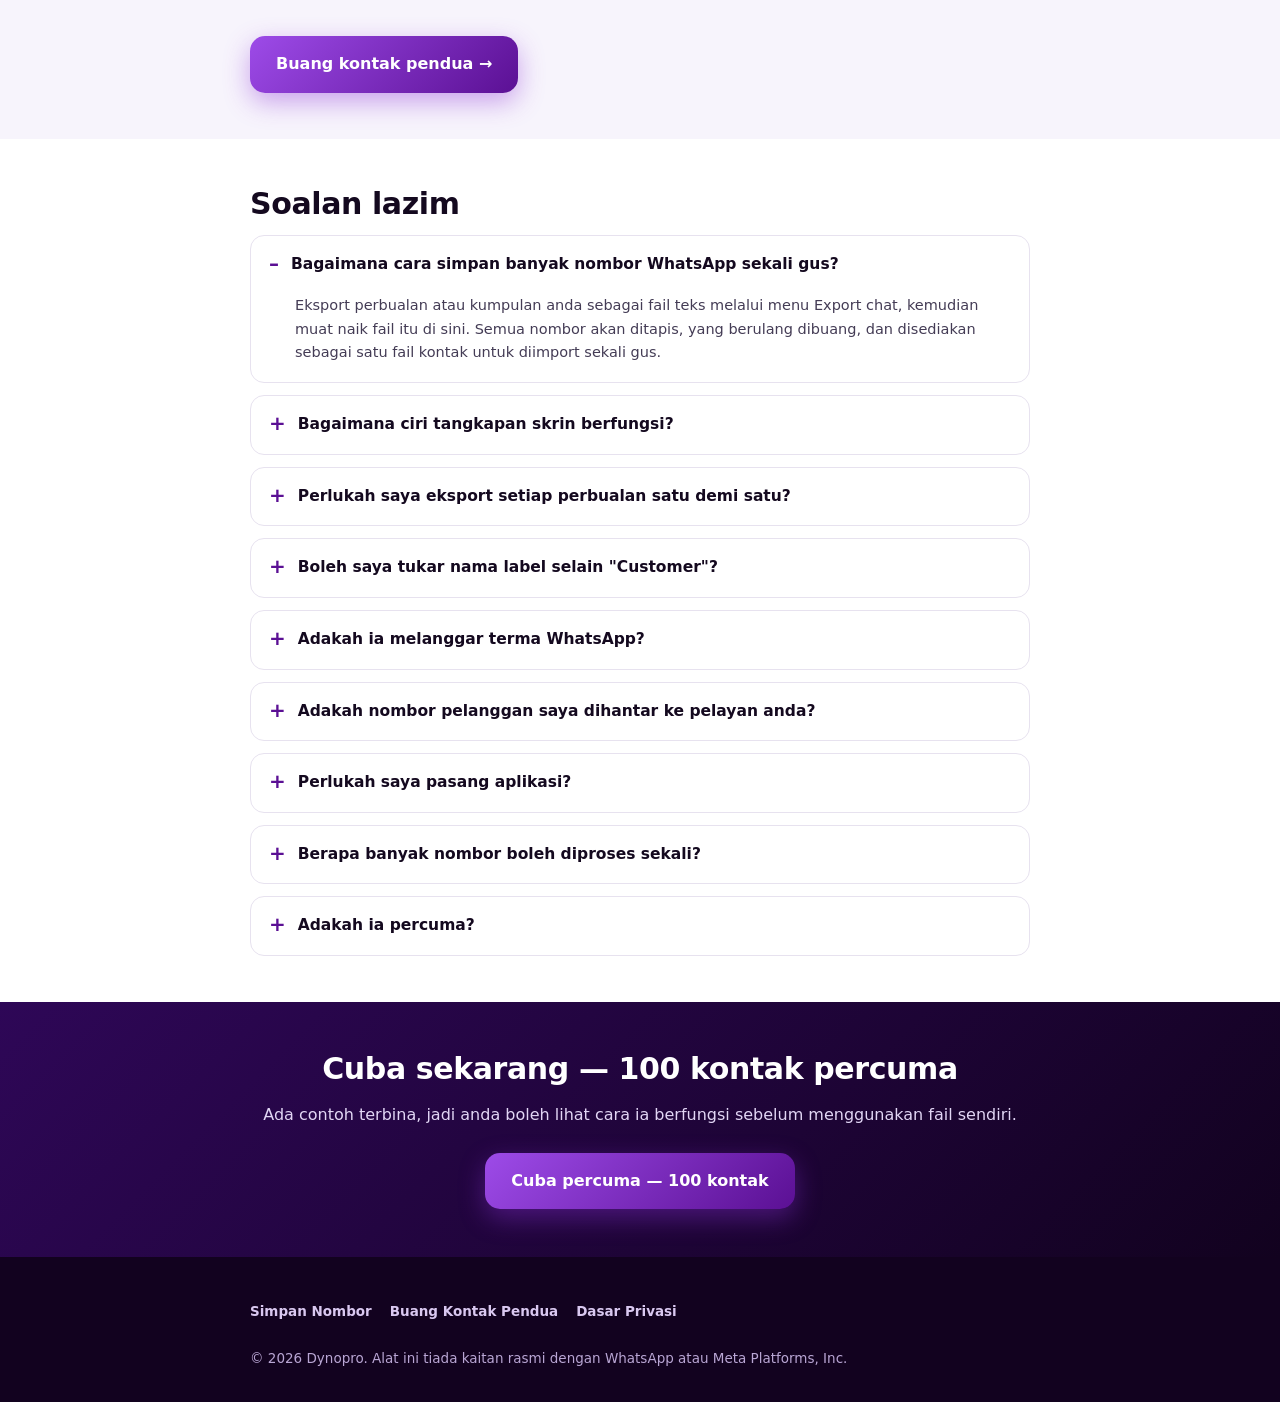
==== commit 7410a8a0: "Betulkan dakwaan harga: 100 kontak percuma, bukan percuma sepenuhnya Laman masih menjual "Percuma" s" ====
--- a/docs/index.html
+++ b/docs/index.html
@@ -4,8 +4,8 @@
 <meta charset="UTF-8">
 <meta name="viewport" content="width=device-width, initial-scale=1.0">
 
-<title>Simpan Nombor WhatsApp Pukal ke Kontak — Percuma | Dynopro</title>
-<meta name="description" content="Simpan beratus nombor WhatsApp ke kontak telefon dalam satu ketukan. Muat naik fail eksport chat, kami tapis dan susun automatik. Percuma, tiada pemasangan.">
+<title>Simpan Nombor WhatsApp Pukal ke Kontak — 100 Percuma | Dynopro</title>
+<meta name="description" content="Simpan beratus nombor WhatsApp ke kontak telefon dalam satu ketukan. Muat naik fail eksport chat, kami tapis dan susun automatik. 100 kontak pertama percuma, kemudian RM14.90 sekali seumur hidup.">
 <link rel="canonical" href="https://autocontact.dynopro.my/">
 
 <meta name="theme-color" content="#2A0550">
@@ -17,15 +17,15 @@
 <meta property="og:site_name" content="Dynopro Auto Contact">
 <meta property="og:locale" content="ms_MY">
 <meta property="og:url" content="https://autocontact.dynopro.my/">
-<meta property="og:title" content="Simpan Nombor WhatsApp Pukal ke Kontak Telefon — Percuma">
-<meta property="og:description" content="Muat naik fail eksport chat, dapat semua nombor tersusun sebagai kontak. Tiada pemasangan, tiada data keluar dari telefon anda.">
+<meta property="og:title" content="Simpan Nombor WhatsApp Pukal ke Kontak Telefon — 100 Percuma">
+<meta property="og:description" content="Muat naik fail eksport chat, dapat semua nombor tersusun sebagai kontak. 100 kontak percuma untuk mencuba, kemudian RM14.90 sekali seumur hidup. Tiada data keluar dari telefon anda.">
 <meta property="og:image" content="https://autocontact.dynopro.my/icons/og-simpan.png">
 <meta property="og:image:width" content="1200">
 <meta property="og:image:height" content="630">
 <meta property="og:image:alt" content="Dynopro Auto Contact — simpan nombor WhatsApp pukal ke kontak telefon">
 <meta name="twitter:card" content="summary_large_image">
 <meta name="twitter:title" content="Simpan Nombor WhatsApp Pukal ke Kontak Telefon">
-<meta name="twitter:description" content="Beratus nombor dalam satu ketukan. Percuma, jalan atas Android dan iPhone.">
+<meta name="twitter:description" content="Beratus nombor dalam satu ketukan. 100 kontak percuma, kemudian RM14.90 sekali seumur hidup.">
 <meta name="twitter:image" content="https://autocontact.dynopro.my/icons/og-simpan.png">
 
 <link rel="icon" href="icons/favicon-32.png" sizes="32x32">
@@ -63,9 +63,10 @@
       "description": "Alat web yang menukar fail eksport perbualan menjadi kontak telefon secara pukal, dan mengesan kontak pendua.",
       "offers": {
         "@type": "Offer",
-        "price": "0",
+        "price": "14.90",
         "priceCurrency": "MYR",
-        "availability": "https://schema.org/InStock"
+        "availability": "https://schema.org/InStock",
+        "description": "100 kontak pertama percuma. Bayaran sekali RM14.90 untuk kontak tanpa had."
       },
       "featureList": [
         "Simpan nombor pukal dari fail eksport chat",
@@ -119,12 +120,12 @@
         {
           "@type": "Question",
           "name": "Berapa banyak nombor boleh diproses sekali?",
-          "acceptedAnswer": { "@type": "Answer", "text": "Tiada had yang ditetapkan. Fail eksport kumpulan besar dengan ratusan ahli diproses dalam beberapa saat." }
+          "acceptedAnswer": { "@type": "Answer", "text": "Fail eksport kumpulan besar dengan ratusan ahli diproses dalam beberapa saat. Bagi versi percuma, 100 kontak pertama boleh disimpan; selepas itu premium RM14.90 sekali seumur hidup membuka kontak tanpa had." }
         },
         {
           "@type": "Question",
           "name": "Adakah ia percuma?",
-          "acceptedAnswer": { "@type": "Answer", "text": "Ya, percuma dan tidak memerlukan pendaftaran akaun." }
+          "acceptedAnswer": { "@type": "Answer", "text": "100 kontak pertama percuma dan tidak memerlukan pendaftaran akaun. Untuk kontak tanpa had, premium berharga RM14.90 sekali seumur hidup — tiada bayaran bulanan." }
         }
       ]
     }
@@ -146,7 +147,7 @@
 
 <header class="hero">
   <div class="wrap">
-    <span class="pill">✅ Percuma · Tiada pendaftaran · Android &amp; iPhone</span>
+    <span class="pill">✅ 100 kontak percuma · Tiada pendaftaran · Android &amp; iPhone</span>
     <h1>Simpan Nombor WhatsApp Pukal ke Kontak Telefon</h1>
     <p class="lead">
       Berhenti menaip nombor pelanggan satu demi satu. Cara paling mudah:
@@ -155,7 +156,7 @@
       berulang dibuang automatik, dan anda pilih sendiri nama labelnya.
     </p>
     <div class="cta">
-      <a class="btn" href="simpan.html">Buka alat — percuma</a>
+      <a class="btn" href="simpan.html">Cuba percuma — 100 kontak</a>
       <a class="btn ghost" href="#cara">Lihat caranya</a>
     </div>
   </div>
@@ -368,23 +369,27 @@
 
     <details class="faq">
       <summary>Berapa banyak nombor boleh diproses sekali?</summary>
-      <div class="a">Tiada had yang ditetapkan. Fail eksport kumpulan besar dengan
-        ratusan ahli diproses dalam beberapa saat.</div>
+      <div class="a">Fail eksport kumpulan besar dengan ratusan ahli diproses dalam
+        beberapa saat. Versi percuma membenarkan 100 kontak disimpan; selepas itu
+        premium <strong>RM14.90 sekali seumur hidup</strong> membuka kontak tanpa had.</div>
     </details>
 
     <details class="faq">
       <summary>Adakah ia percuma?</summary>
-      <div class="a">Ya, percuma dan tidak memerlukan pendaftaran akaun.</div>
+      <div class="a"><strong>100 kontak pertama percuma</strong>, tanpa pendaftaran akaun —
+        cukup untuk mencuba dengan pelanggan sebenar. Selepas itu, premium
+        <strong>RM14.90 dibayar sekali sahaja</strong> membuka kontak tanpa had.
+        Tiada bayaran bulanan dan tiada pembaharuan.</div>
     </details>
   </div>
 </section>
 
 <section class="strip">
   <div class="wrap">
-    <h2>Cuba sekarang — tiada pendaftaran</h2>
+    <h2>Cuba sekarang — 100 kontak percuma</h2>
     <p>Ada contoh terbina, jadi anda boleh lihat cara ia berfungsi sebelum
        menggunakan fail sendiri.</p>
-    <p style="margin-top:24px"><a class="btn" href="simpan.html">Buka alat percuma</a></p>
+    <p style="margin-top:24px"><a class="btn" href="simpan.html">Cuba percuma — 100 kontak</a></p>
   </div>
 </section>
 
@@ -400,5 +405,6 @@
   </div>
 </footer>
 
+<script src="pasang.js" defer></script>
 </body>
 </html>
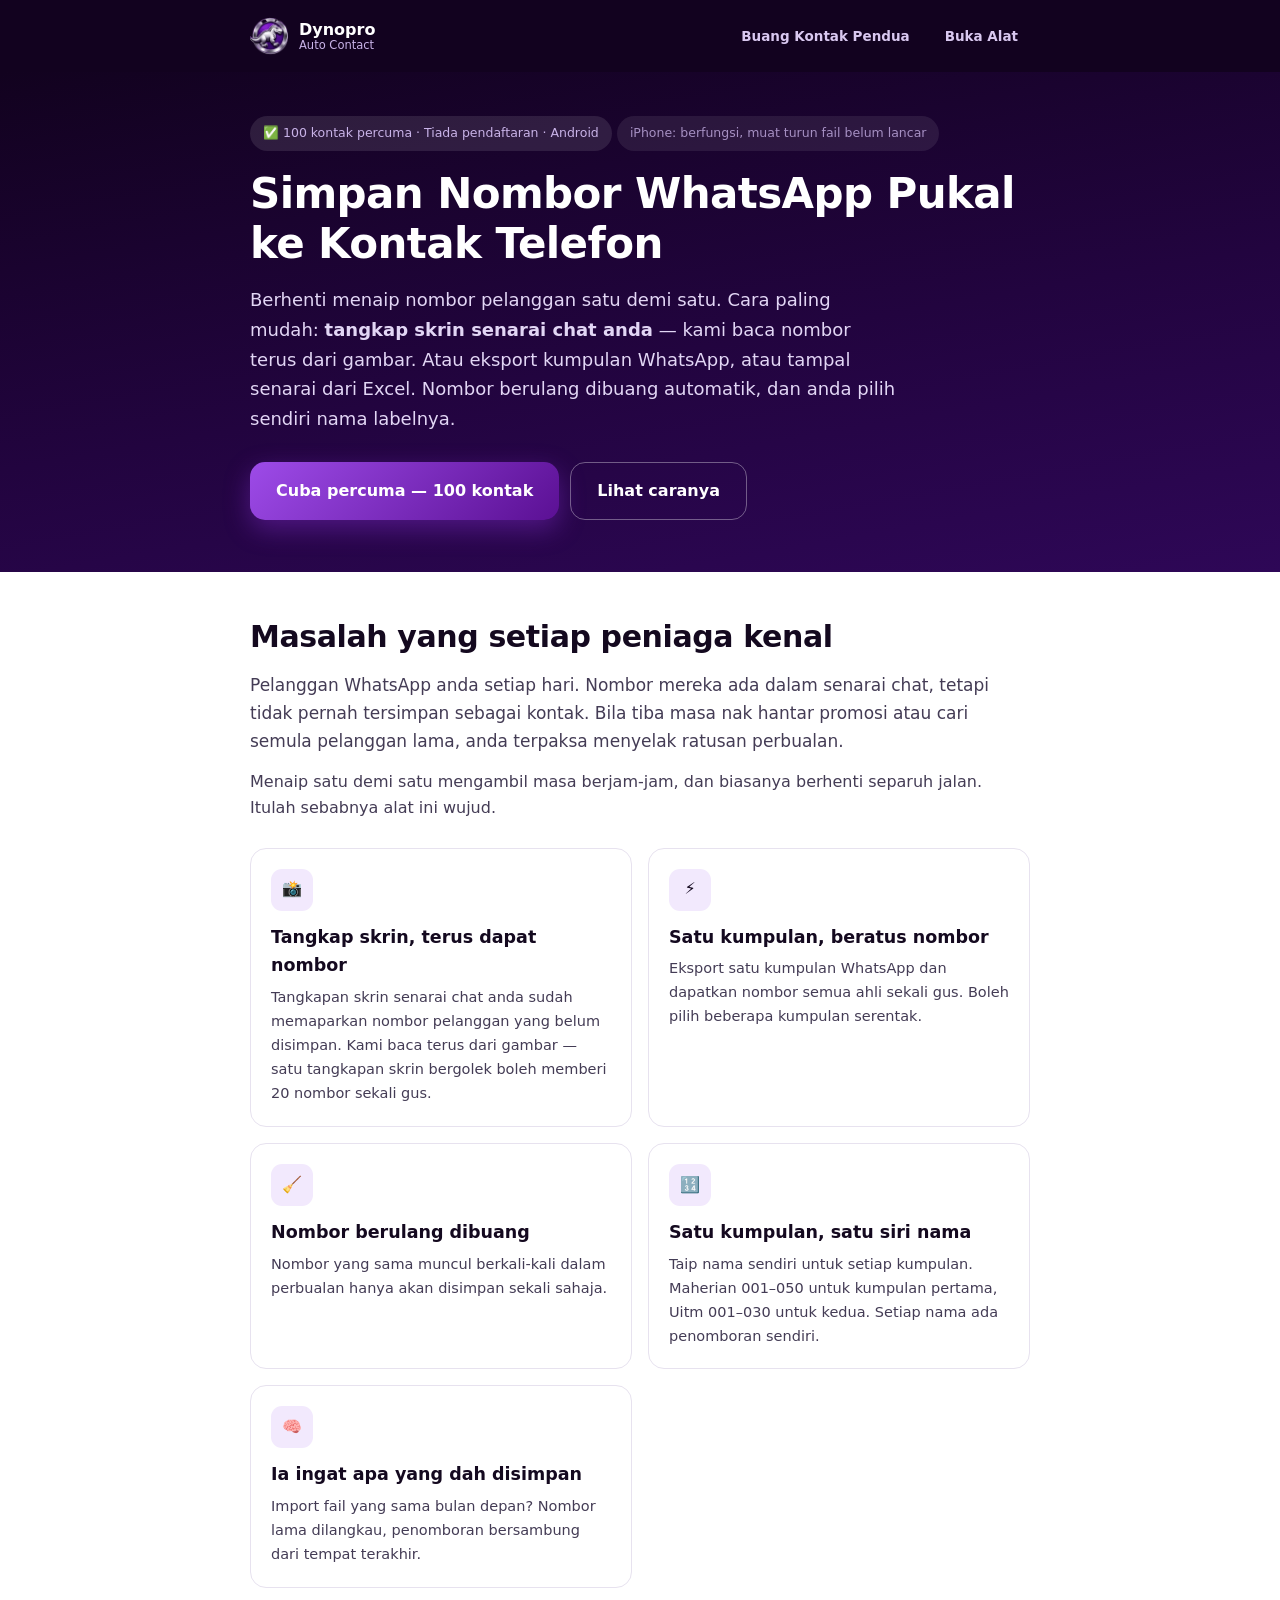
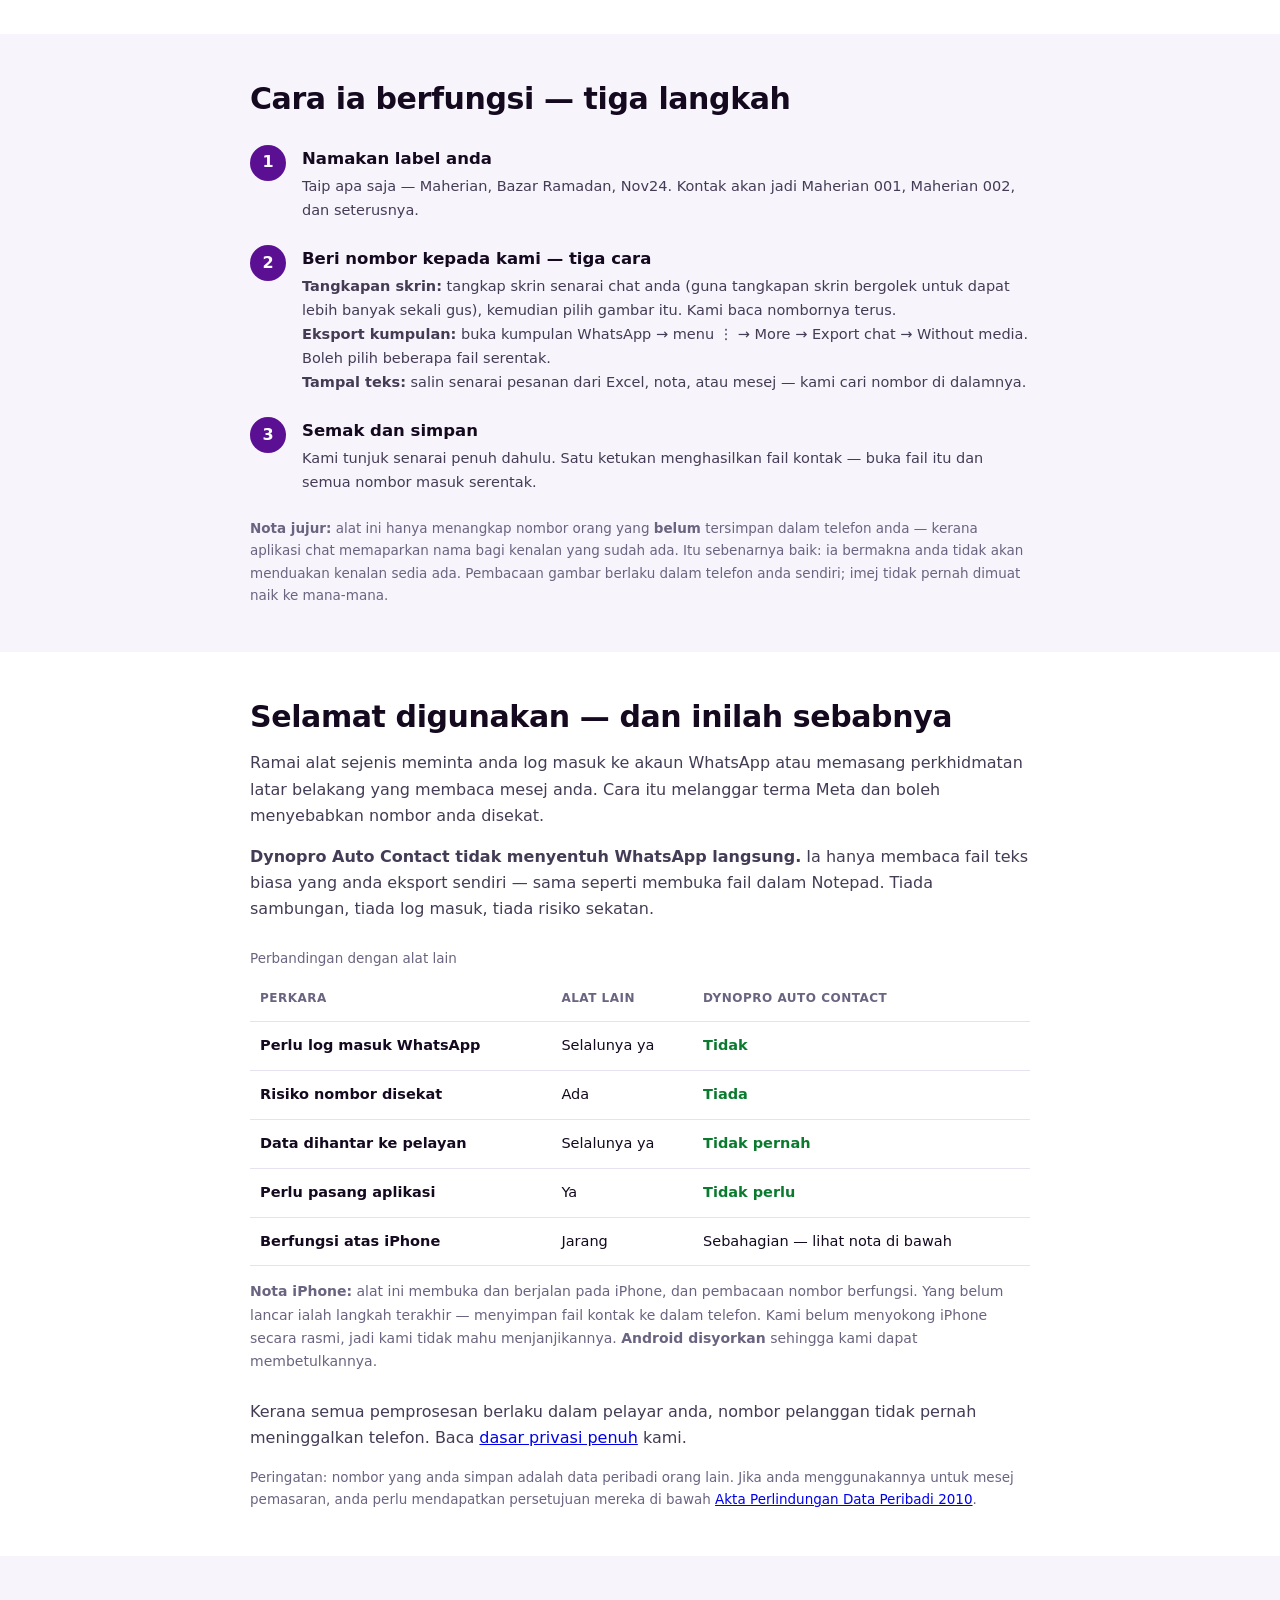
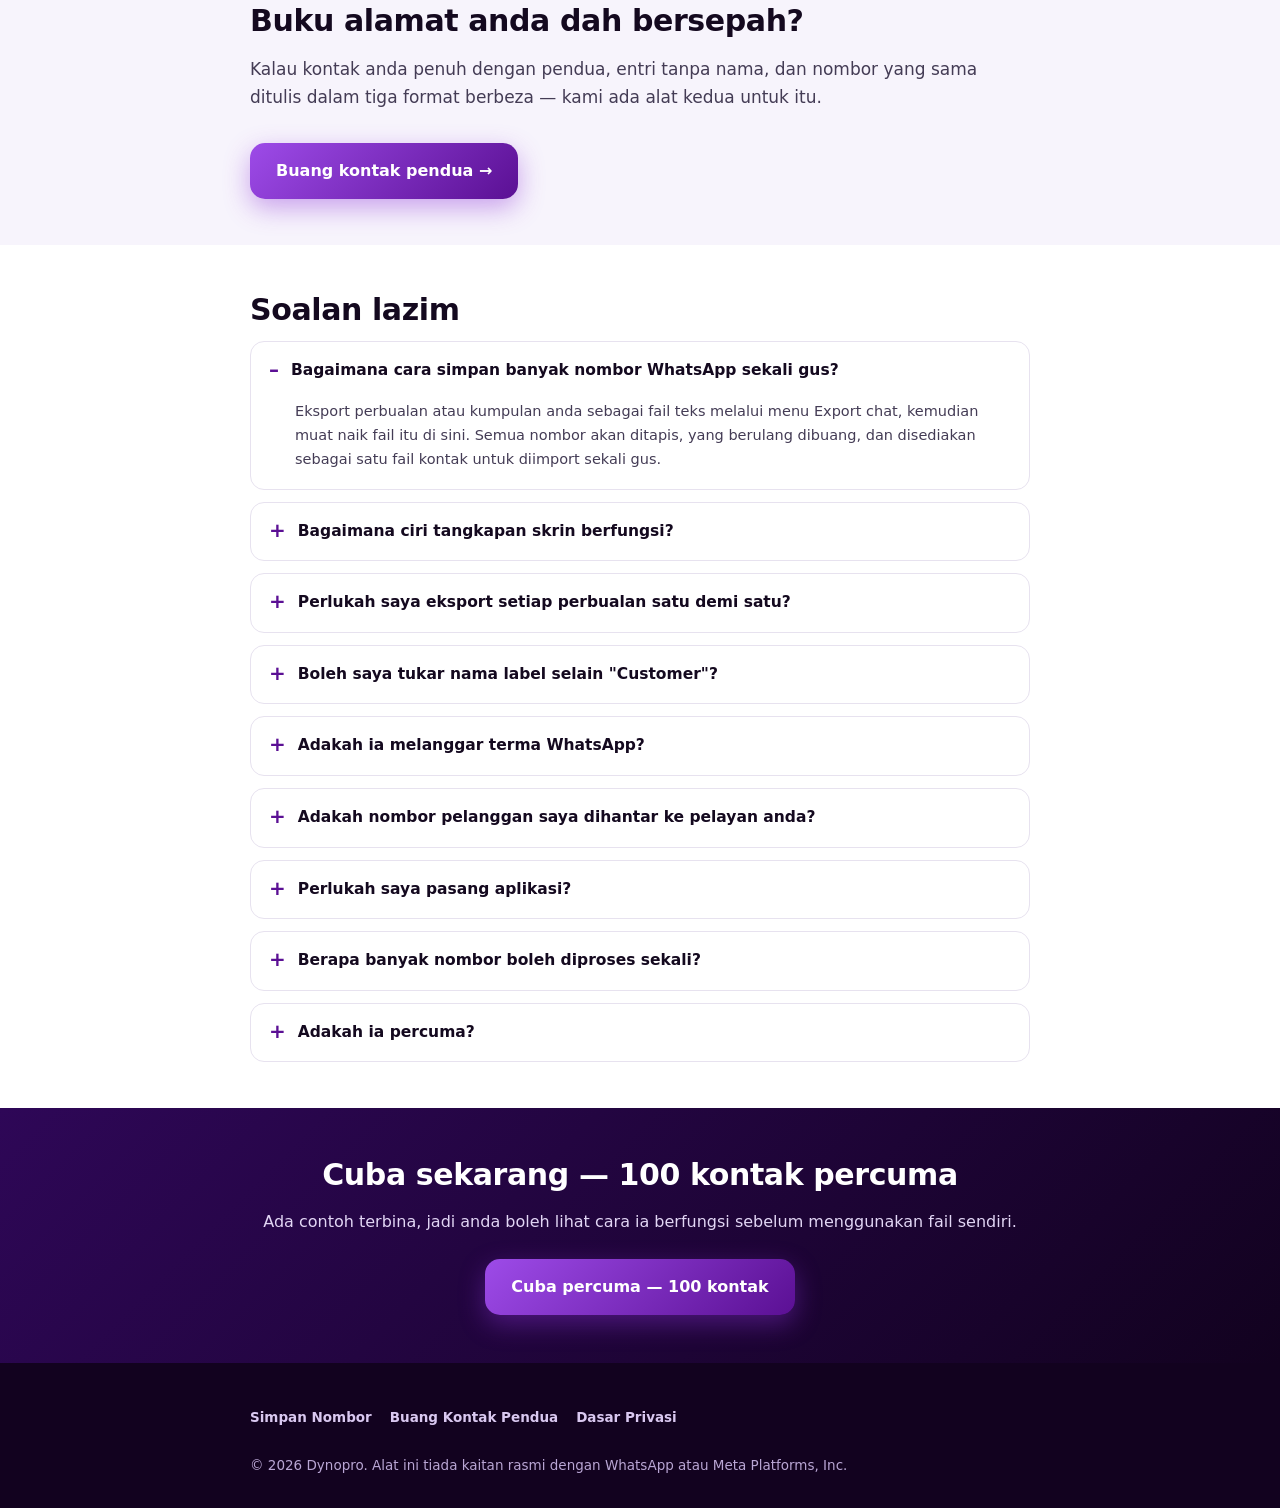
==== commit 87a12c27: "Jujur tentang iPhone, dan berhenti jual alat yang sudah percuma Panel premium menyenaraikan Kemas Ko" ====
--- a/docs/index.html
+++ b/docs/index.html
@@ -115,7 +115,7 @@
         {
           "@type": "Question",
           "name": "Perlukah saya pasang aplikasi?",
-          "acceptedAnswer": { "@type": "Answer", "text": "Tidak perlu. Ia berjalan terus dalam pelayar pada Android dan iPhone. Anda boleh memasangnya ke skrin utama jika mahu — selepas itu ia berfungsi seperti aplikasi biasa, malah tanpa internet." }
+          "acceptedAnswer": { "@type": "Answer", "text": "Tidak perlu. Ia berjalan terus dalam pelayar pada Android dan iPhone. Anda boleh memasangnya ke skrin utama jika mahu — selepas itu ia berfungsi seperti aplikasi biasa, malah tanpa internet. Nota: pada iPhone, langkah menyimpan fail kontak ke telefon masih belum lancar dan belum disokong secara rasmi. Android adalah pilihan yang disyorkan." }
         },
         {
           "@type": "Question",
@@ -147,7 +147,8 @@
 
 <header class="hero">
   <div class="wrap">
-    <span class="pill">✅ 100 kontak percuma · Tiada pendaftaran · Android &amp; iPhone</span>
+    <span class="pill">✅ 100 kontak percuma · Tiada pendaftaran · Android</span>
+    <span class="pill" style="opacity:.8">iPhone: berfungsi, muat turun fail belum lancar</span>
     <h1>Simpan Nombor WhatsApp Pukal ke Kontak Telefon</h1>
     <p class="lead">
       Berhenti menaip nombor pelanggan satu demi satu. Cara paling mudah:
@@ -273,9 +274,17 @@
         <tr><td>Risiko nombor disekat</td><td>Ada</td><td><span class="chk">Tiada</span></td></tr>
         <tr><td>Data dihantar ke pelayan</td><td>Selalunya ya</td><td><span class="chk">Tidak pernah</span></td></tr>
         <tr><td>Perlu pasang aplikasi</td><td>Ya</td><td><span class="chk">Tidak perlu</span></td></tr>
-        <tr><td>Berfungsi atas iPhone</td><td>Jarang</td><td><span class="chk">Ya</span></td></tr>
+        <tr><td>Berfungsi atas iPhone</td><td>Jarang</td><td>Sebahagian — lihat nota di bawah</td></tr>
       </tbody>
     </table>
+
+    <p class="muted" style="margin-top:14px;font-size:14px">
+      <strong>Nota iPhone:</strong> alat ini membuka dan berjalan pada iPhone, dan
+      pembacaan nombor berfungsi. Yang belum lancar ialah langkah terakhir —
+      menyimpan fail kontak ke dalam telefon. Kami belum menyokong iPhone secara
+      rasmi, jadi kami tidak mahu menjanjikannya. <strong>Android disyorkan</strong>
+      sehingga kami dapat membetulkannya.
+    </p>
 
     <p style="margin-top:26px">
       Kerana semua pemprosesan berlaku dalam pelayar anda, nombor pelanggan tidak
@@ -364,7 +373,11 @@
       <summary>Perlukah saya pasang aplikasi?</summary>
       <div class="a">Tidak perlu. Ia berjalan terus dalam pelayar pada Android dan
         iPhone. Anda boleh memasangnya ke skrin utama jika mahu — selepas itu ia
-        berfungsi seperti aplikasi biasa, malah tanpa internet.</div>
+        berfungsi seperti aplikasi biasa, malah tanpa internet.<br><br>
+        <strong>Nota jujur untuk pengguna iPhone:</strong> alat ini berjalan pada
+        iPhone, tetapi langkah terakhir — menyimpan fail kontak ke telefon — masih
+        belum lancar pada sesetengah iPhone. Kami belum menyokongnya secara rasmi.
+        Buat masa ini, Android adalah pilihan yang kami boleh jamin.</div>
     </details>
 
     <details class="faq">
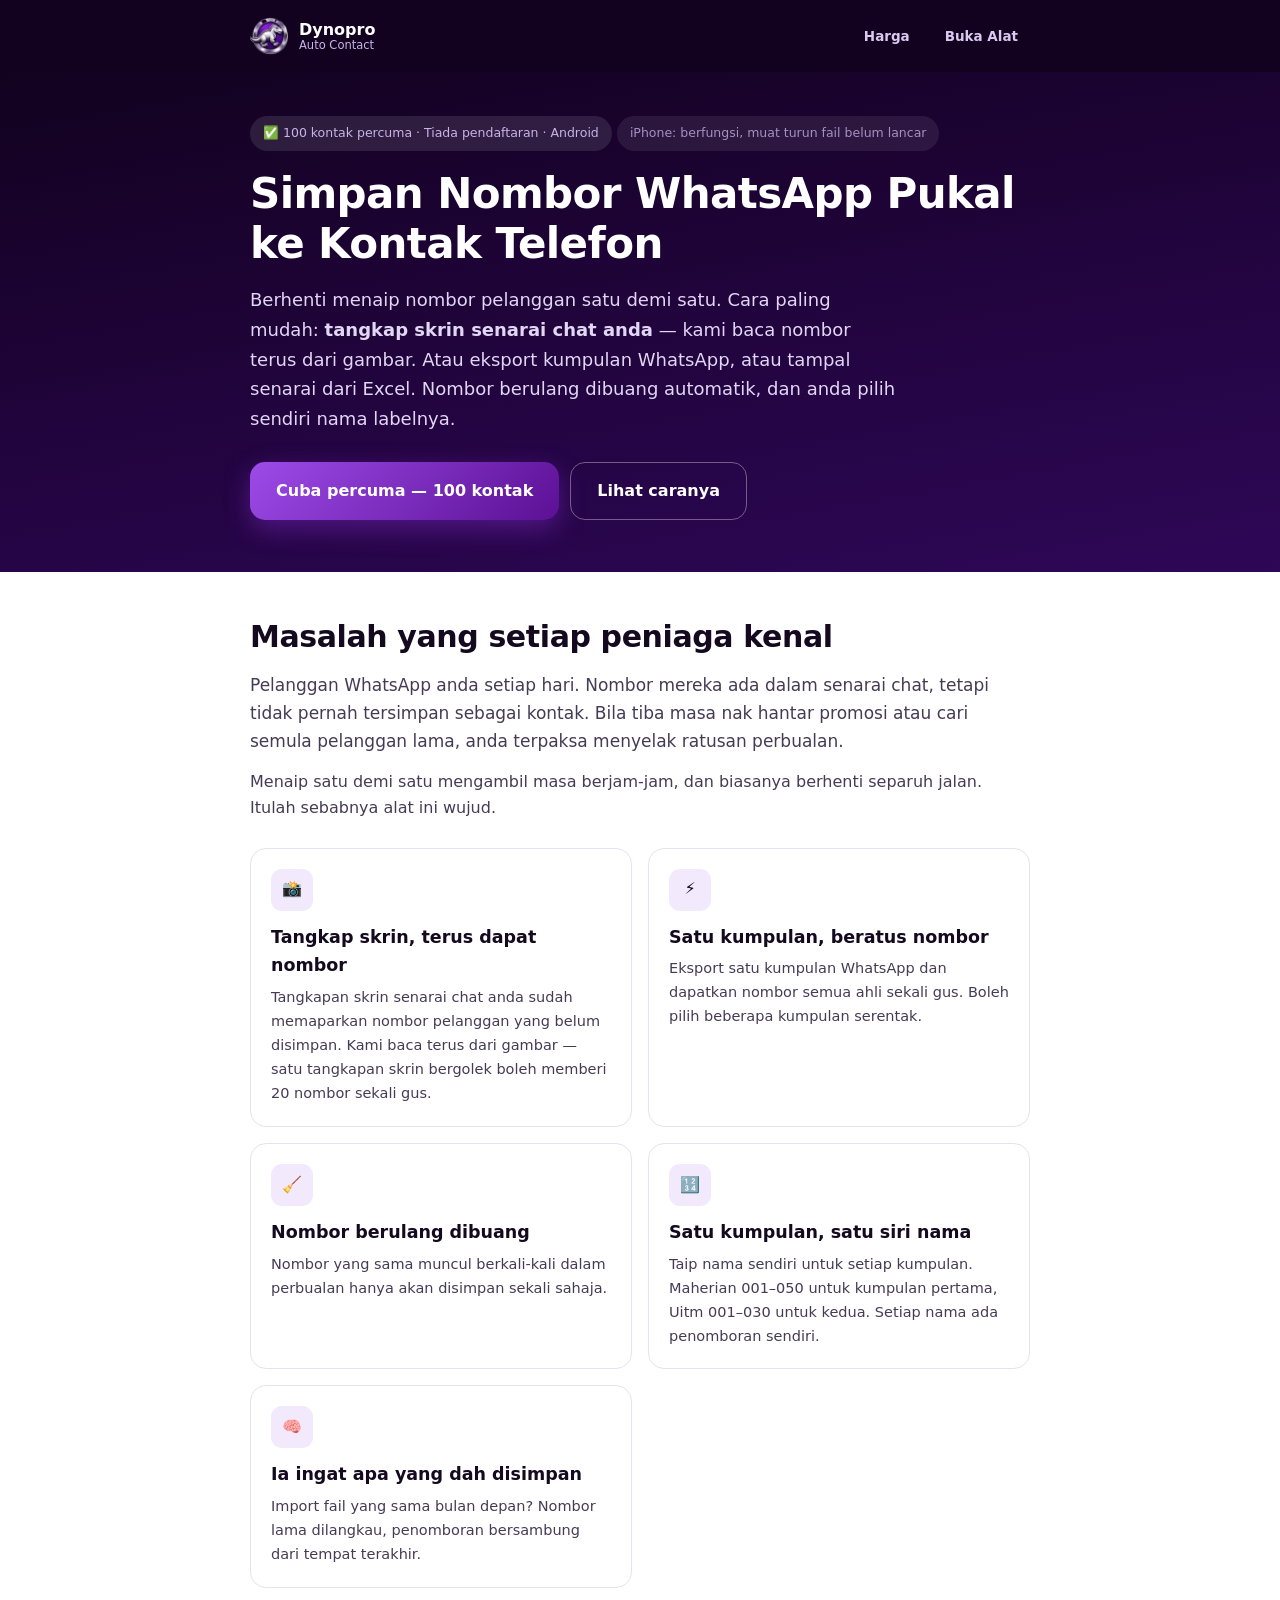
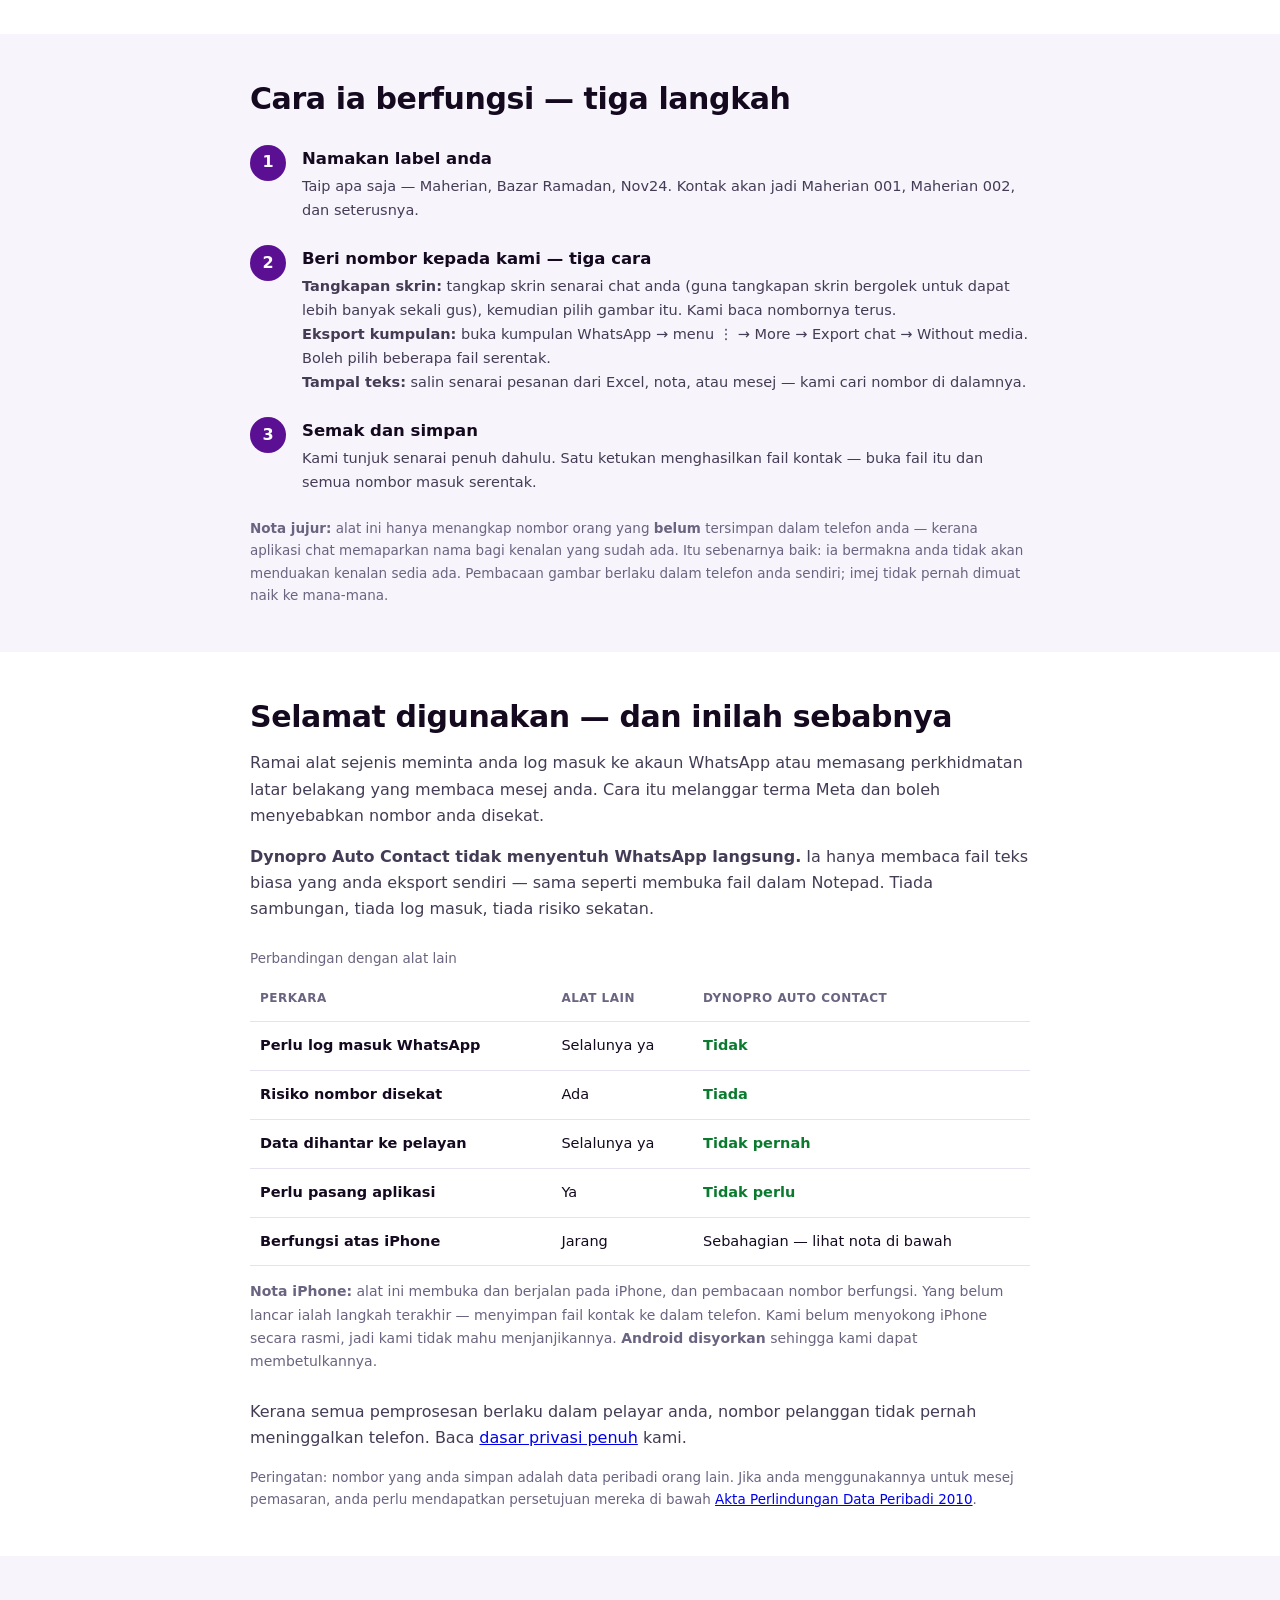
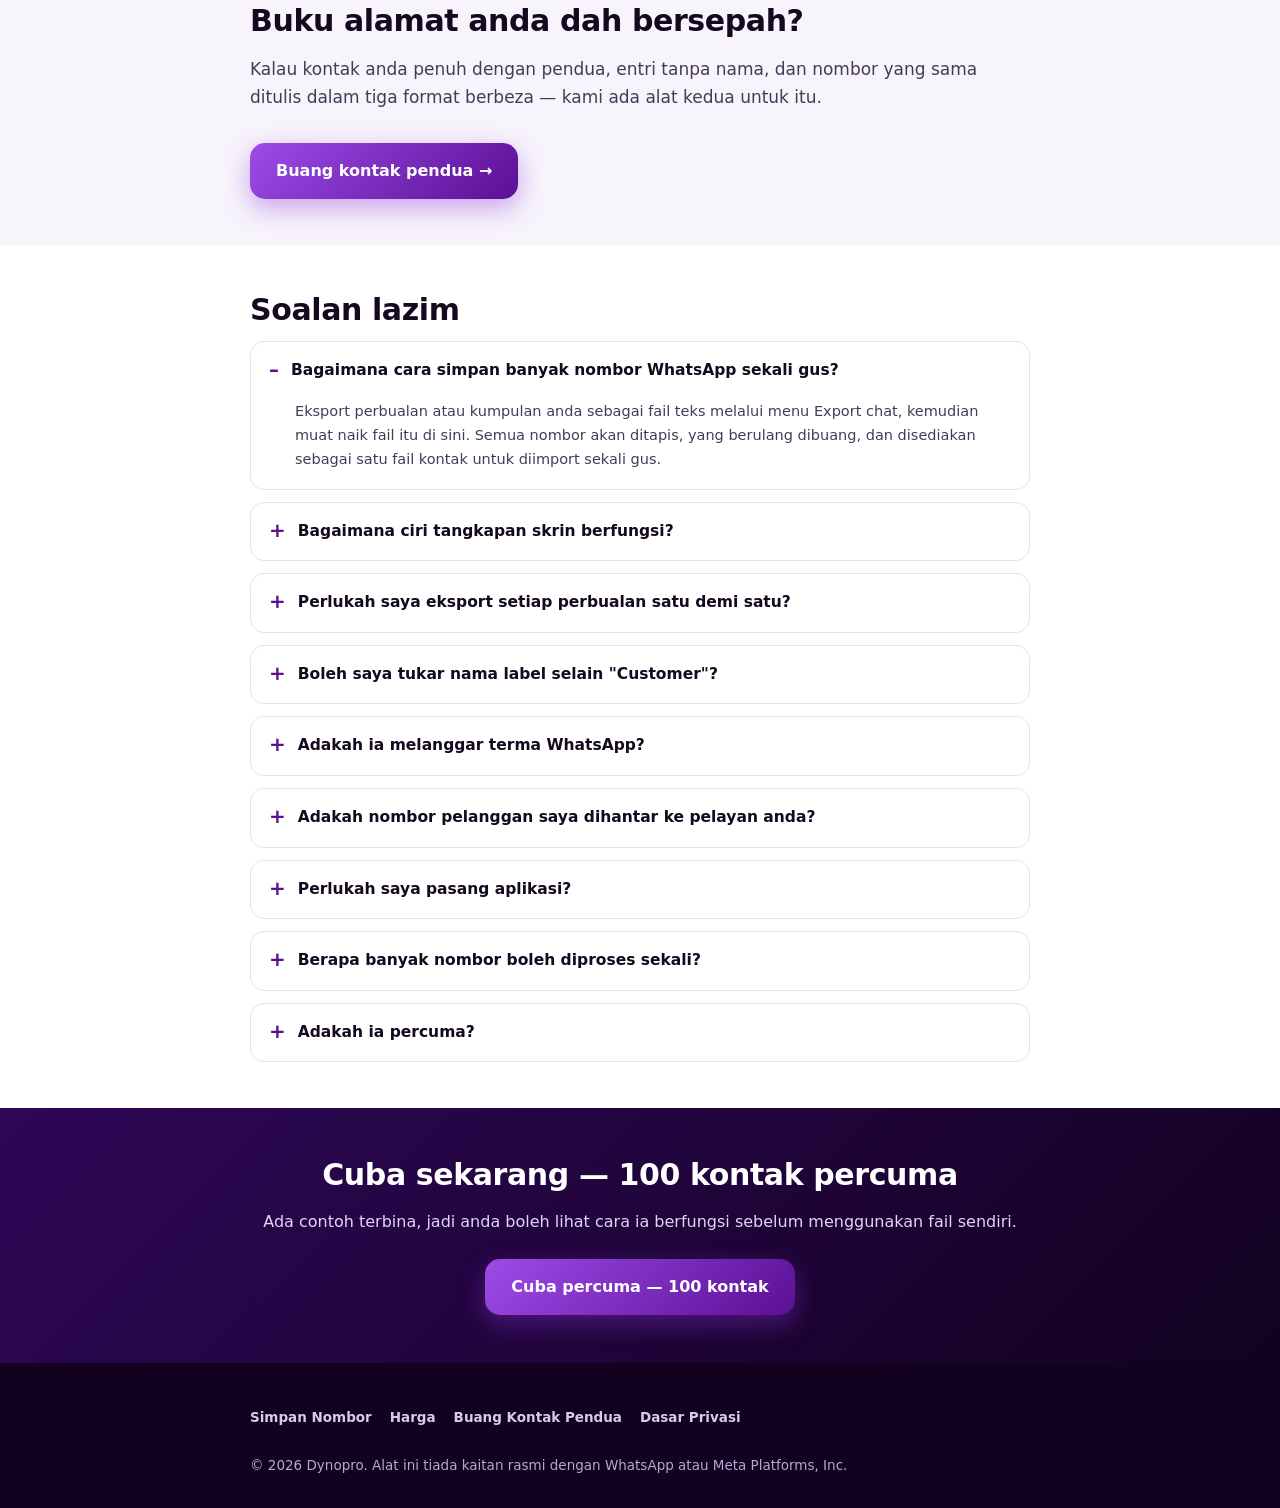
==== commit f72e8044: "Halaman harga jual.html, latar putih dan berwarna Sitemap yang dihantar menyenaraikan jual.html seda" ====
--- a/docs/index.html
+++ b/docs/index.html
@@ -140,7 +140,7 @@
     <img src="icons/logo-mark.png" alt="Logo Dynopro" width="38" height="38">
     <div class="nm">Dynopro<span>Auto Contact</span></div>
     <div class="sp"></div>
-    <a class="lnk" href="buang-kontak-pendua.html">Buang Kontak Pendua</a>
+    <a class="lnk" href="jual.html">Harga</a>
     <a class="lnk" href="simpan.html">Buka Alat</a>
   </div>
 </nav>
@@ -410,6 +410,7 @@
   <div class="wrap">
     <div class="row">
       <a href="simpan.html">Simpan Nombor</a>
+      <a href="jual.html">Harga</a>
       <a href="buang-kontak-pendua.html">Buang Kontak Pendua</a>
       <a href="privacy-policy.html">Dasar Privasi</a>
     </div>
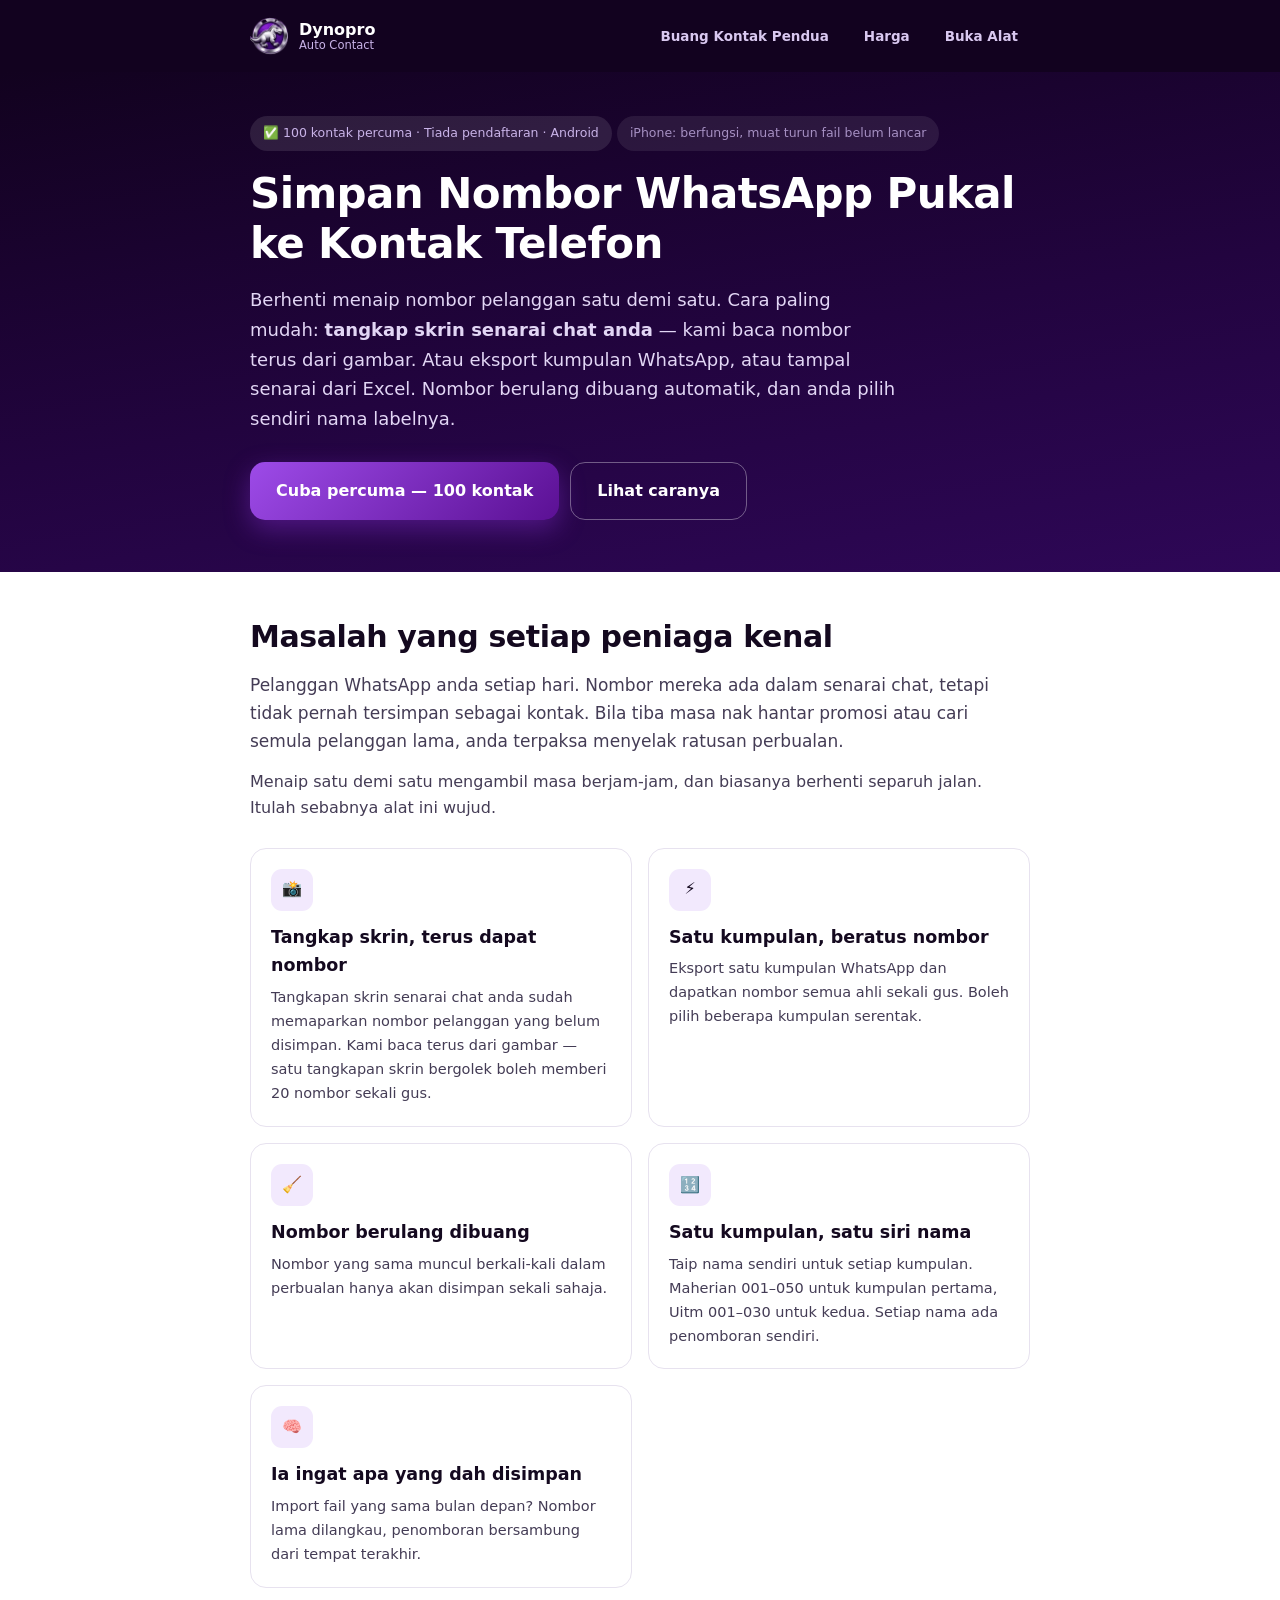
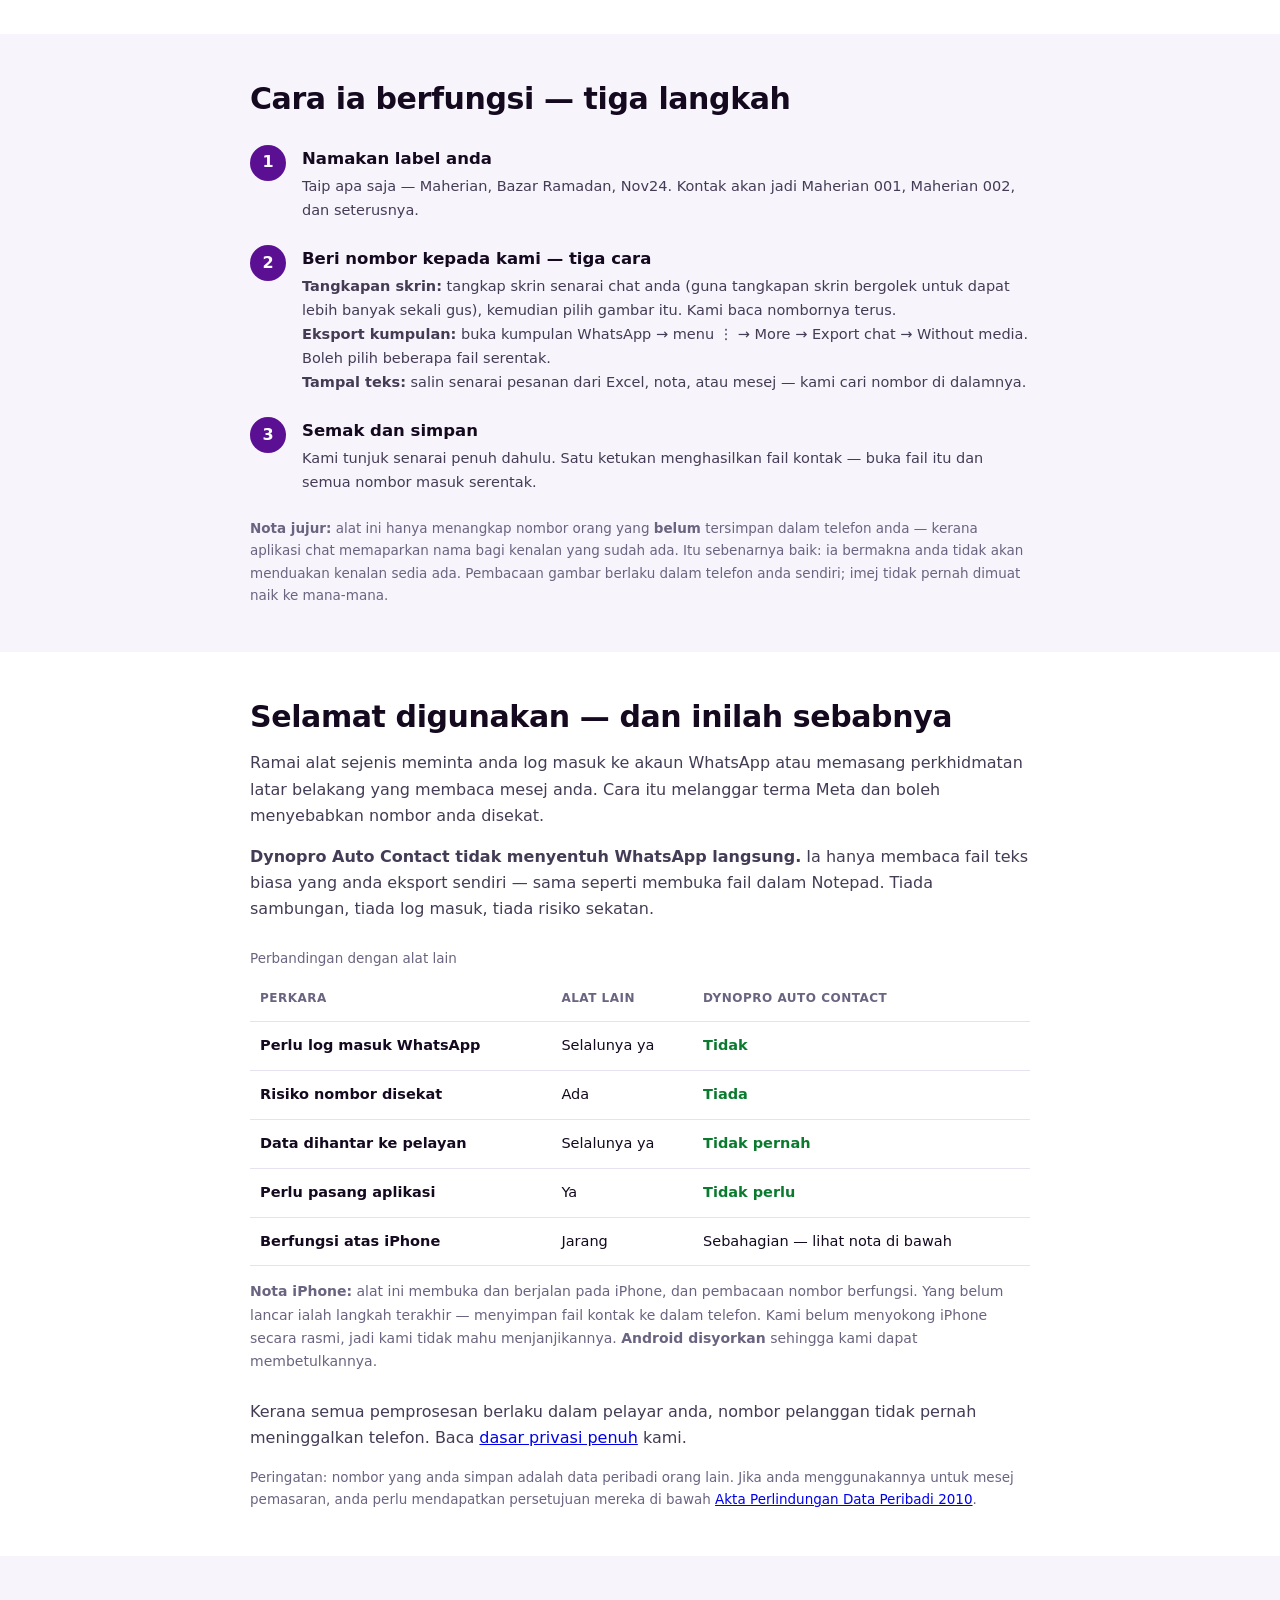
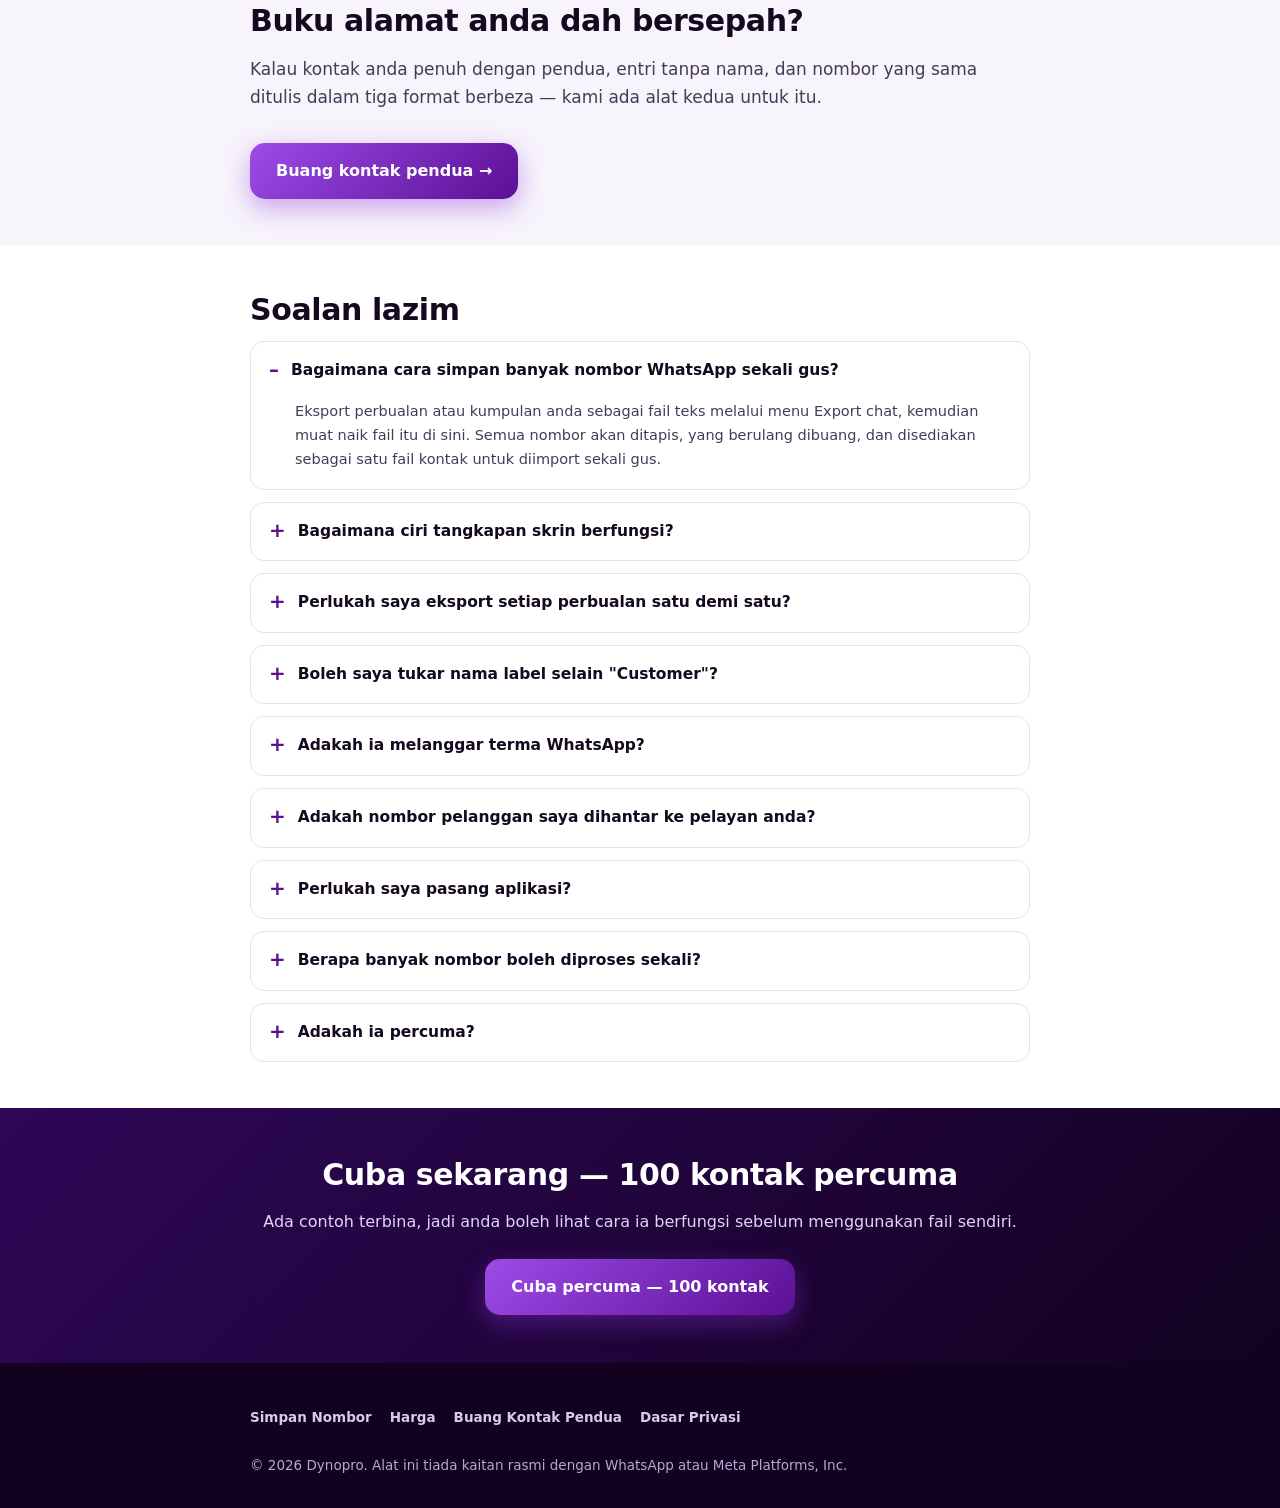
==== commit 73c6fc3e: "Pulihkan pautan nav yang tersilap diganti, dan tambah pautan Harga Semasa menambah pautan Harga ke i" ====
--- a/docs/index.html
+++ b/docs/index.html
@@ -140,6 +140,7 @@
     <img src="icons/logo-mark.png" alt="Logo Dynopro" width="38" height="38">
     <div class="nm">Dynopro<span>Auto Contact</span></div>
     <div class="sp"></div>
+    <a class="lnk" href="buang-kontak-pendua.html">Buang Kontak Pendua</a>
     <a class="lnk" href="jual.html">Harga</a>
     <a class="lnk" href="simpan.html">Buka Alat</a>
   </div>
